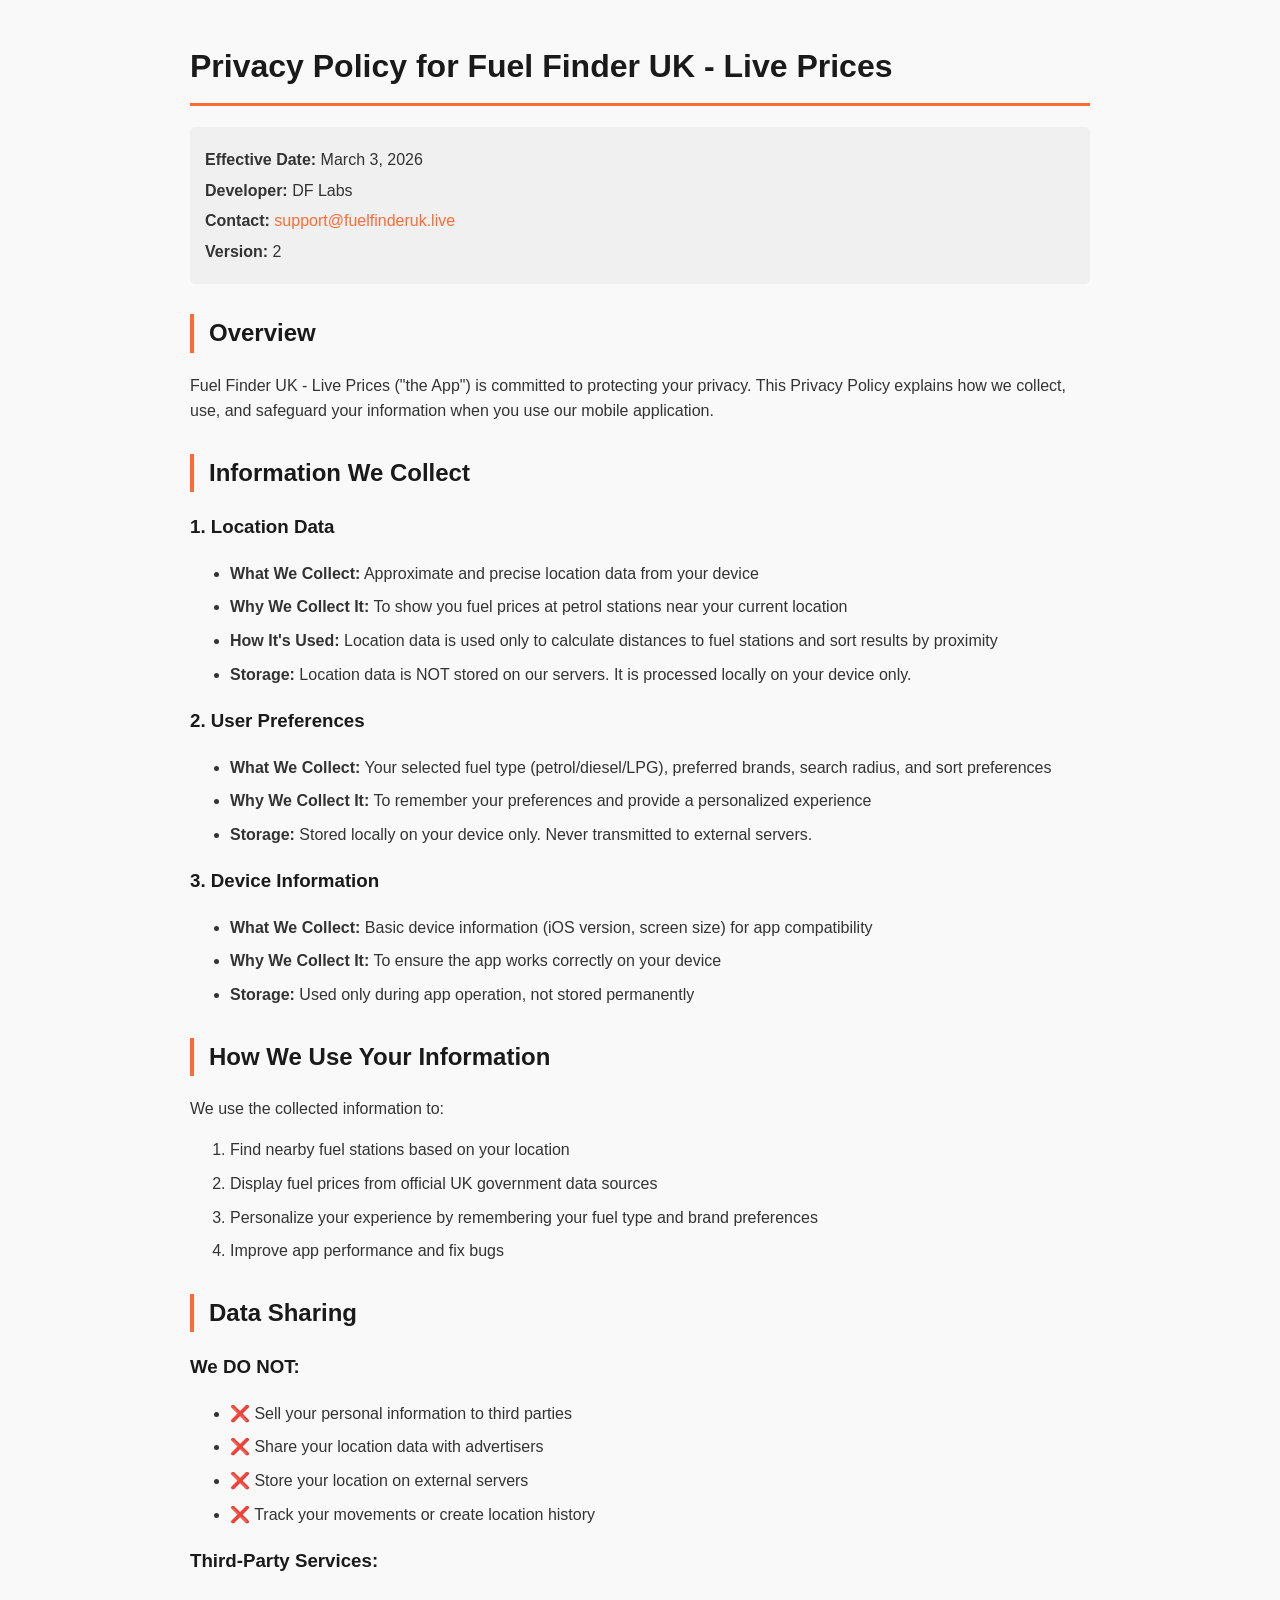
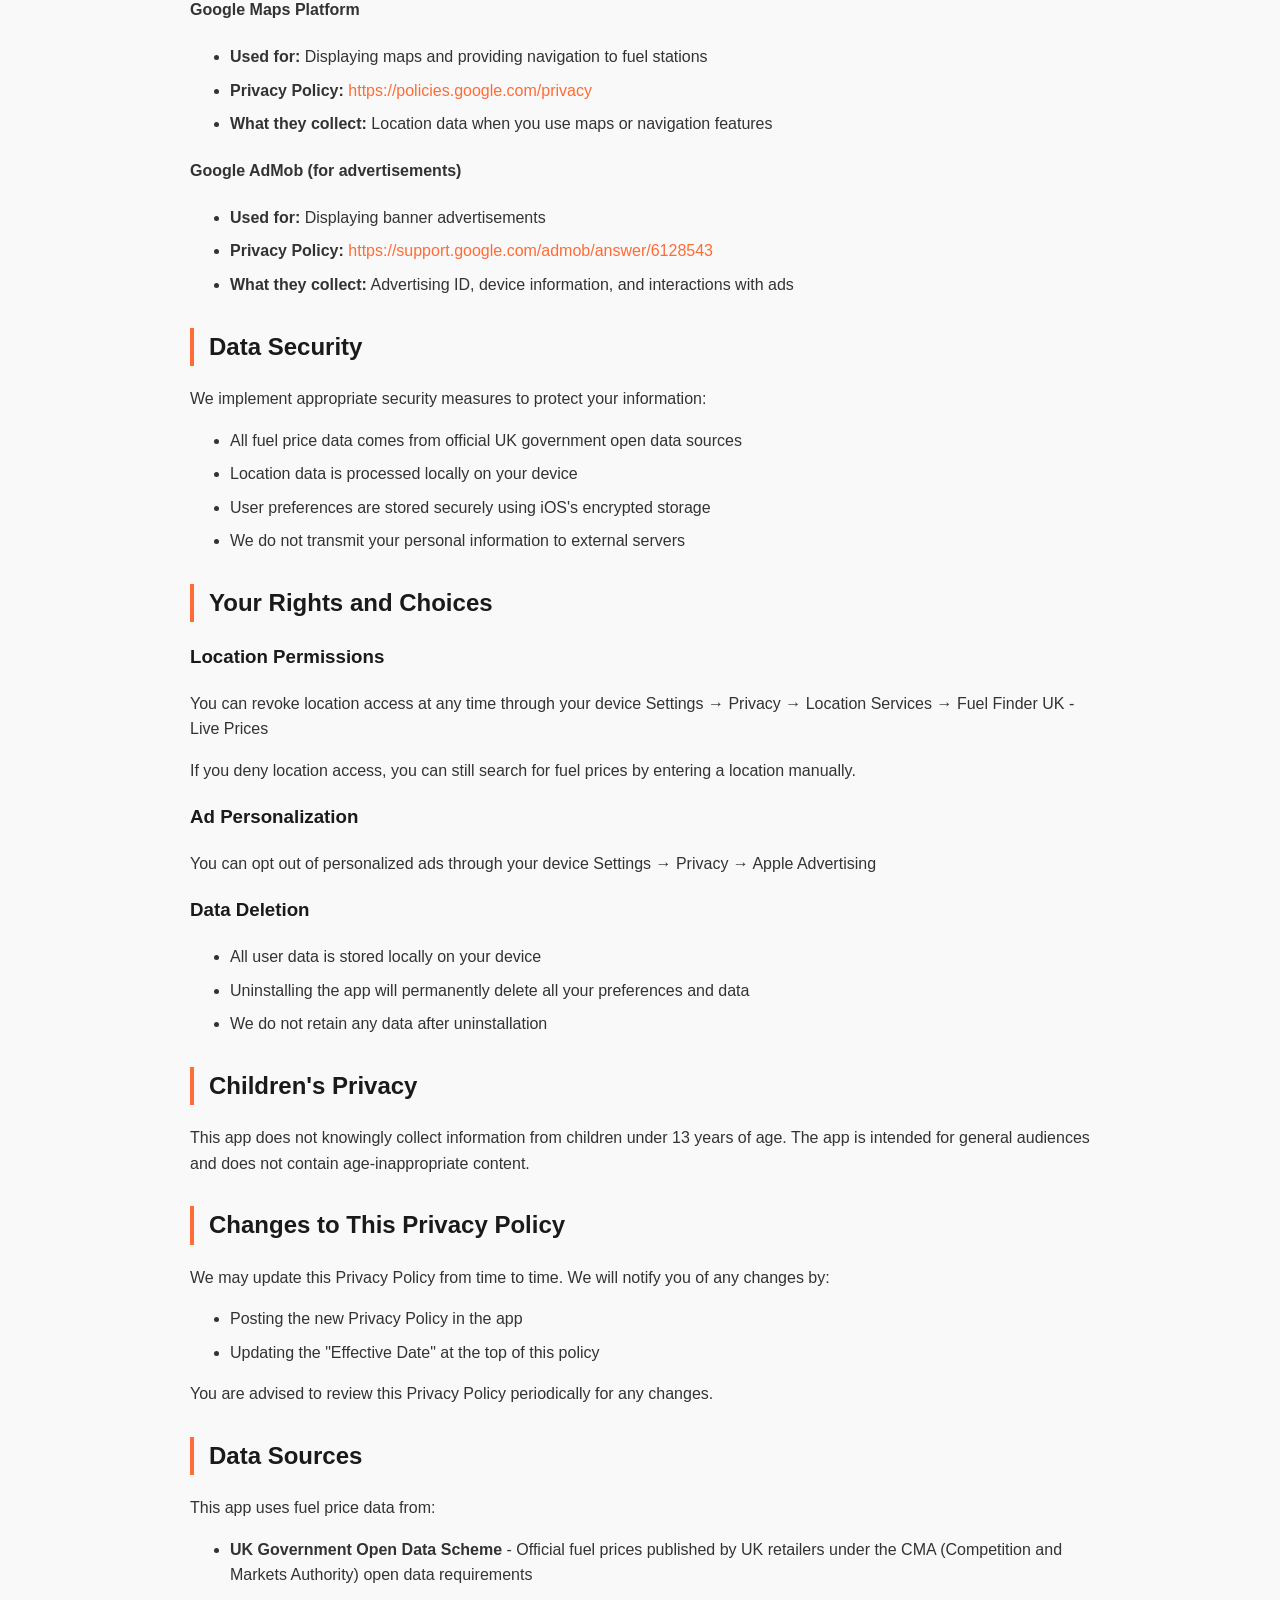
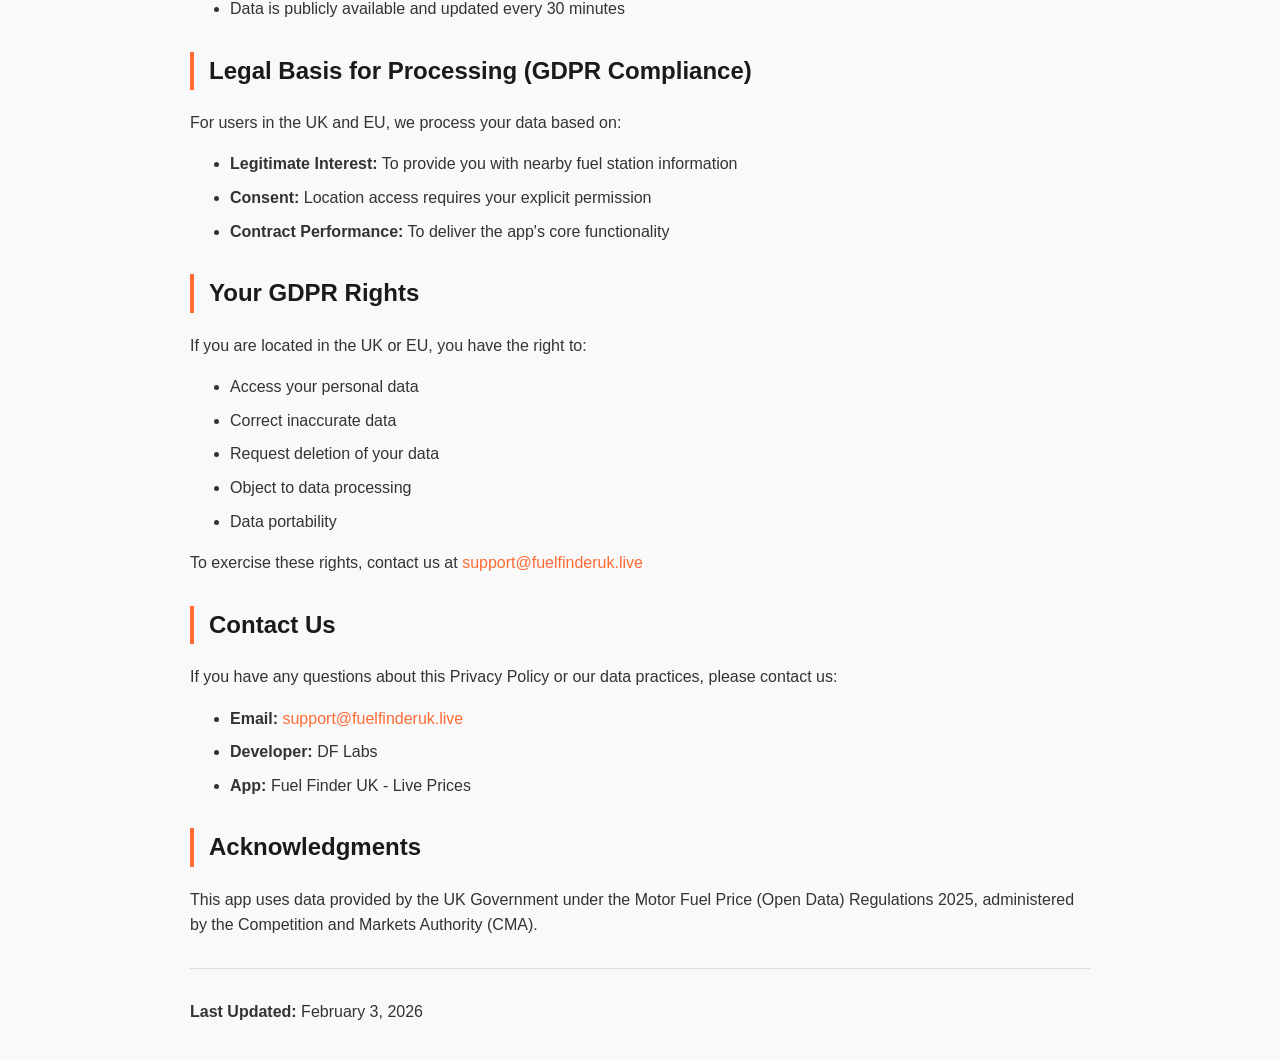
==== privacy.html @ fa96fea2 "Create privacy.html" ====
<!DOCTYPE html>
<html lang="en">
<head>
    <meta charset="UTF-8">
    <meta name="viewport" content="width=device-width, initial-scale=1.0">
    <title>Privacy Policy - Fuel Finder UK</title>
    <style>
        body {
            font-family: -apple-system, BlinkMacSystemFont, 'Segoe UI', Roboto, Oxygen, Ubuntu, Cantarell, sans-serif;
            line-height: 1.6;
            max-width: 900px;
            margin: 0 auto;
            padding: 20px;
            color: #333;
            background-color: #f9f9f9;
        }
        h1, h2, h3 {
            color: #1a1a1a;
        }
        h1 {
            border-bottom: 3px solid #ff6b35;
            padding-bottom: 10px;
        }
        h2 {
            margin-top: 30px;
            border-left: 4px solid #ff6b35;
            padding-left: 15px;
        }
        .meta {
            background-color: #f0f0f0;
            padding: 15px;
            border-radius: 5px;
            margin-bottom: 20px;
        }
        .meta p {
            margin: 5px 0;
        }
        ul {
            margin: 15px 0;
        }
        li {
            margin: 8px 0;
        }
        a {
            color: #ff6b35;
            text-decoration: none;
        }
        a:hover {
            text-decoration: underline;
        }
        code {
            background-color: #f0f0f0;
            padding: 2px 6px;
            border-radius: 3px;
            font-family: 'Courier New', monospace;
        }
        .important {
            background-color: #fff3cd;
            border-left: 4px solid #ffc107;
            padding: 15px;
            margin: 20px 0;
            border-radius: 4px;
        }
        hr {
            border: none;
            border-top: 1px solid #ddd;
            margin: 30px 0;
        }
    </style>
</head>
<body>
    <h1>Privacy Policy for Fuel Finder UK - Live Prices</h1>

    <div class="meta">
        <p><strong>Effective Date:</strong> March 3, 2026</p>
        <p><strong>Developer:</strong> DF Labs</p>
        <p><strong>Contact:</strong> <a href="mailto:support@fuelfinderuk.live">support@fuelfinderuk.live</a></p>
        <p><strong>Version:</strong> 2</p>
    </div>

    <h2>Overview</h2>
    <p>Fuel Finder UK - Live Prices ("the App") is committed to protecting your privacy. This Privacy Policy explains how we collect, use, and safeguard your information when you use our mobile application.</p>

    <h2>Information We Collect</h2>

    <h3>1. Location Data</h3>
    <ul>
        <li><strong>What We Collect:</strong> Approximate and precise location data from your device</li>
        <li><strong>Why We Collect It:</strong> To show you fuel prices at petrol stations near your current location</li>
        <li><strong>How It's Used:</strong> Location data is used only to calculate distances to fuel stations and sort results by proximity</li>
        <li><strong>Storage:</strong> Location data is NOT stored on our servers. It is processed locally on your device only.</li>
    </ul>

    <h3>2. User Preferences</h3>
    <ul>
        <li><strong>What We Collect:</strong> Your selected fuel type (petrol/diesel/LPG), preferred brands, search radius, and sort preferences</li>
        <li><strong>Why We Collect It:</strong> To remember your preferences and provide a personalized experience</li>
        <li><strong>Storage:</strong> Stored locally on your device only. Never transmitted to external servers.</li>
    </ul>

    <h3>3. Device Information</h3>
    <ul>
        <li><strong>What We Collect:</strong> Basic device information (iOS version, screen size) for app compatibility</li>
        <li><strong>Why We Collect It:</strong> To ensure the app works correctly on your device</li>
        <li><strong>Storage:</strong> Used only during app operation, not stored permanently</li>
    </ul>

    <h2>How We Use Your Information</h2>
    <p>We use the collected information to:</p>
    <ol>
        <li>Find nearby fuel stations based on your location</li>
        <li>Display fuel prices from official UK government data sources</li>
        <li>Personalize your experience by remembering your fuel type and brand preferences</li>
        <li>Improve app performance and fix bugs</li>
    </ol>

    <h2>Data Sharing</h2>

    <h3>We DO NOT:</h3>
    <ul>
        <li>❌ Sell your personal information to third parties</li>
        <li>❌ Share your location data with advertisers</li>
        <li>❌ Store your location on external servers</li>
        <li>❌ Track your movements or create location history</li>
    </ul>

    <h3>Third-Party Services:</h3>

    <h4>Google Maps Platform</h4>
    <ul>
        <li><strong>Used for:</strong> Displaying maps and providing navigation to fuel stations</li>
        <li><strong>Privacy Policy:</strong> <a href="https://policies.google.com/privacy">https://policies.google.com/privacy</a></li>
        <li><strong>What they collect:</strong> Location data when you use maps or navigation features</li>
    </ul>

    <h4>Google AdMob (for advertisements)</h4>
    <ul>
        <li><strong>Used for:</strong> Displaying banner advertisements</li>
        <li><strong>Privacy Policy:</strong> <a href="https://support.google.com/admob/answer/6128543">https://support.google.com/admob/answer/6128543</a></li>
        <li><strong>What they collect:</strong> Advertising ID, device information, and interactions with ads</li>
    </ul>

    <h2>Data Security</h2>
    <p>We implement appropriate security measures to protect your information:</p>
    <ul>
        <li>All fuel price data comes from official UK government open data sources</li>
        <li>Location data is processed locally on your device</li>
        <li>User preferences are stored securely using iOS's encrypted storage</li>
        <li>We do not transmit your personal information to external servers</li>
    </ul>

    <h2>Your Rights and Choices</h2>

    <h3>Location Permissions</h3>
    <p>You can revoke location access at any time through your device Settings → Privacy → Location Services → Fuel Finder UK - Live Prices</p>
    <p>If you deny location access, you can still search for fuel prices by entering a location manually.</p>

    <h3>Ad Personalization</h3>
    <p>You can opt out of personalized ads through your device Settings → Privacy → Apple Advertising</p>

    <h3>Data Deletion</h3>
    <ul>
        <li>All user data is stored locally on your device</li>
        <li>Uninstalling the app will permanently delete all your preferences and data</li>
        <li>We do not retain any data after uninstallation</li>
    </ul>

    <h2>Children's Privacy</h2>
    <p>This app does not knowingly collect information from children under 13 years of age. The app is intended for general audiences and does not contain age-inappropriate content.</p>

    <h2>Changes to This Privacy Policy</h2>
    <p>We may update this Privacy Policy from time to time. We will notify you of any changes by:</p>
    <ul>
        <li>Posting the new Privacy Policy in the app</li>
        <li>Updating the "Effective Date" at the top of this policy</li>
    </ul>
    <p>You are advised to review this Privacy Policy periodically for any changes.</p>

    <h2>Data Sources</h2>
    <p>This app uses fuel price data from:</p>
    <ul>
        <li><strong>UK Government Open Data Scheme</strong> - Official fuel prices published by UK retailers under the CMA (Competition and Markets Authority) open data requirements</li>
        <li>Data is publicly available and updated every 30 minutes</li>
    </ul>

    <h2>Legal Basis for Processing (GDPR Compliance)</h2>
    <p>For users in the UK and EU, we process your data based on:</p>
    <ul>
        <li><strong>Legitimate Interest:</strong> To provide you with nearby fuel station information</li>
        <li><strong>Consent:</strong> Location access requires your explicit permission</li>
        <li><strong>Contract Performance:</strong> To deliver the app's core functionality</li>
    </ul>

    <h2>Your GDPR Rights</h2>
    <p>If you are located in the UK or EU, you have the right to:</p>
    <ul>
        <li>Access your personal data</li>
        <li>Correct inaccurate data</li>
        <li>Request deletion of your data</li>
        <li>Object to data processing</li>
        <li>Data portability</li>
    </ul>
    <p>To exercise these rights, contact us at <a href="mailto:support@fuelfinderuk.live">support@fuelfinderuk.live</a></p>

    <h2>Contact Us</h2>
    <p>If you have any questions about this Privacy Policy or our data practices, please contact us:</p>
    <ul>
        <li><strong>Email:</strong> <a href="mailto:support@fuelfinderuk.live">support@fuelfinderuk.live</a></li>
        <li><strong>Developer:</strong> DF Labs</li>
        <li><strong>App:</strong> Fuel Finder UK - Live Prices</li>
    </ul>

    <h2>Acknowledgments</h2>
    <p>This app uses data provided by the UK Government under the Motor Fuel Price (Open Data) Regulations 2025, administered by the Competition and Markets Authority (CMA).</p>

    <hr>
    <p><strong>Last Updated:</strong> February 3, 2026</p>
</body>
</html>
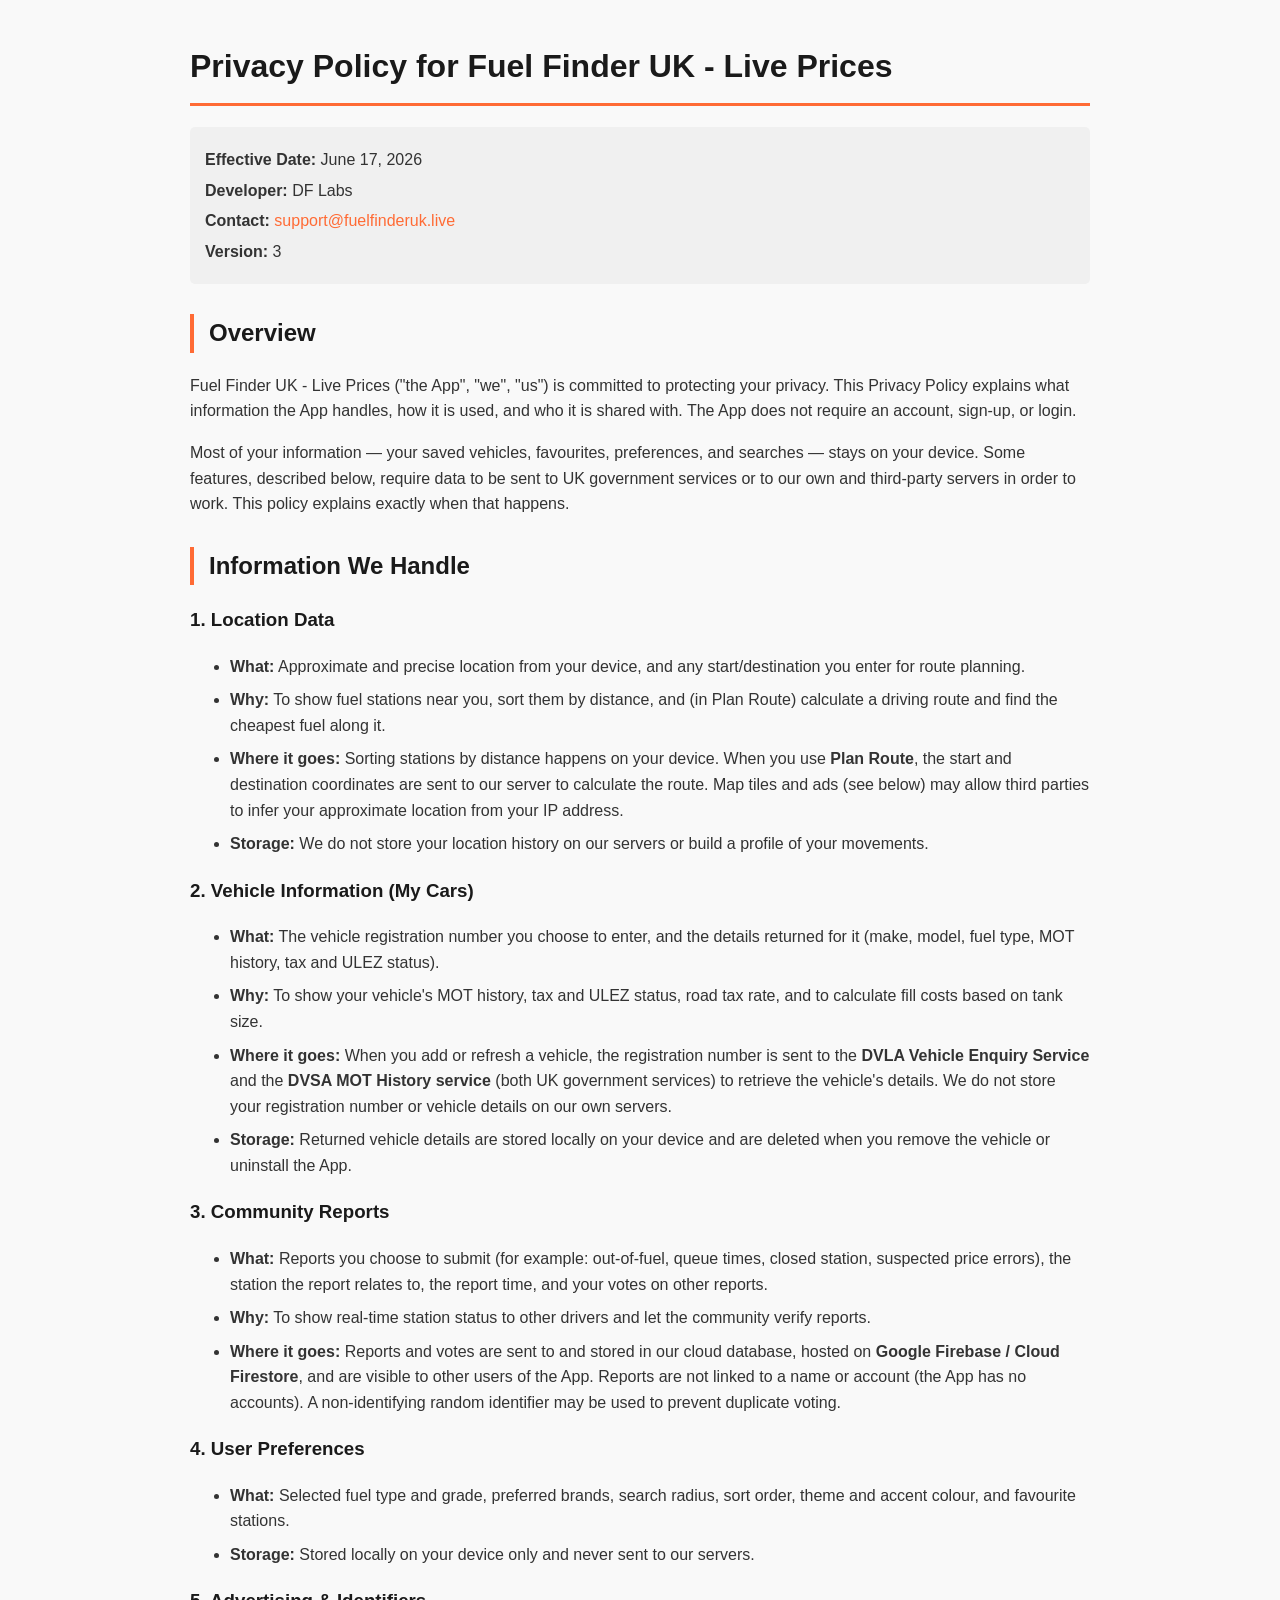
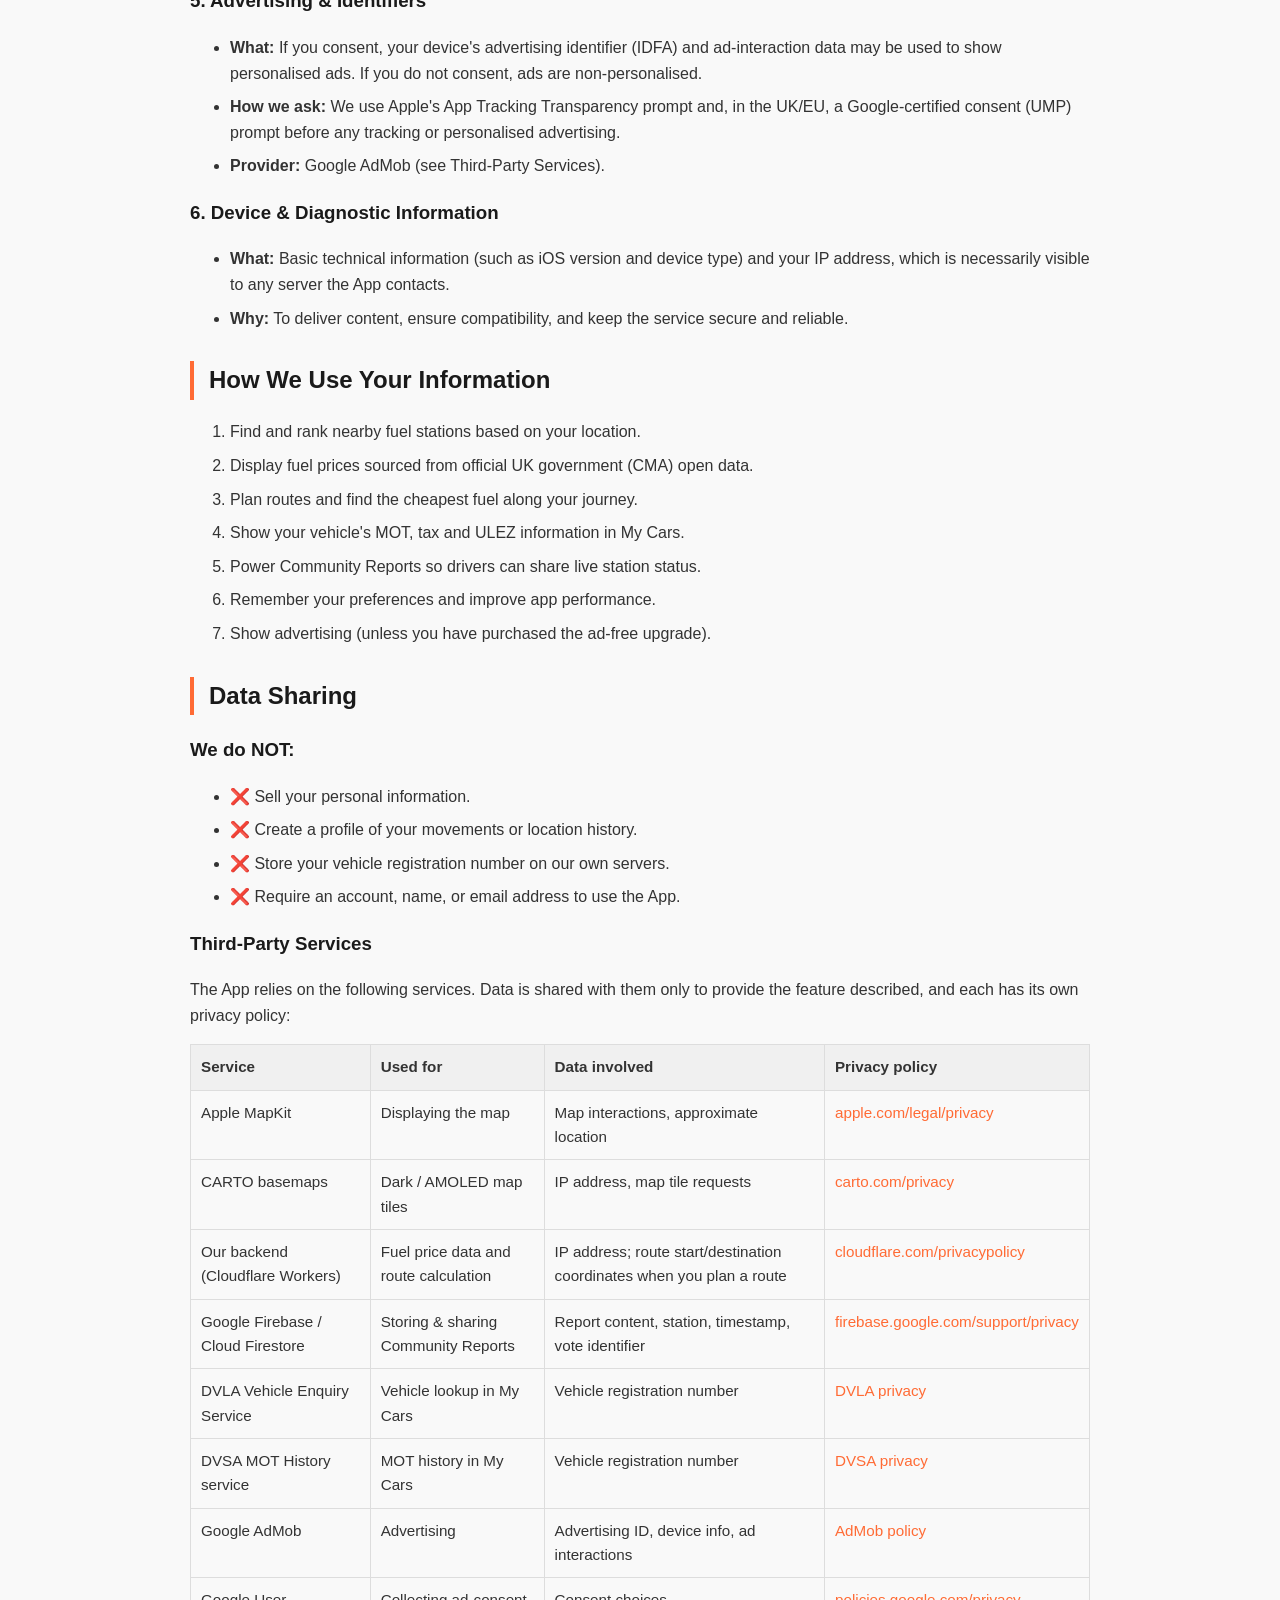
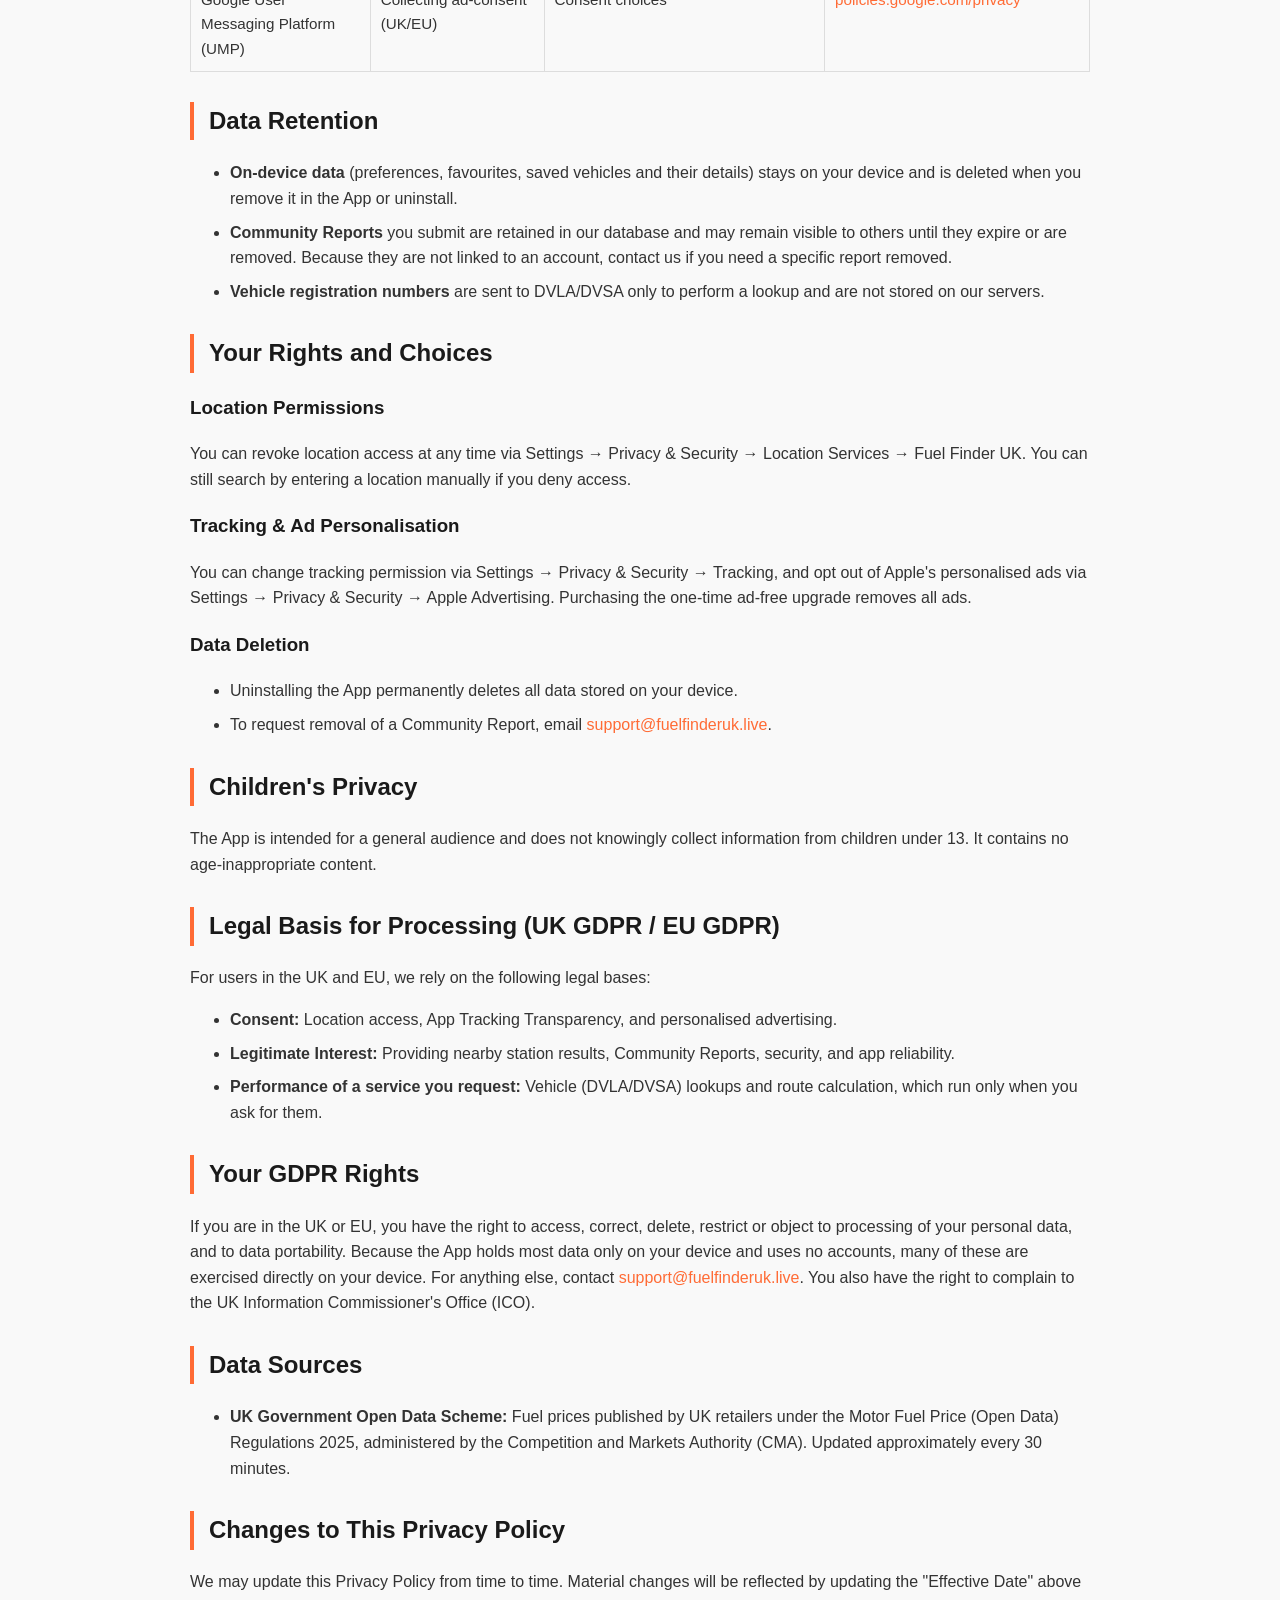
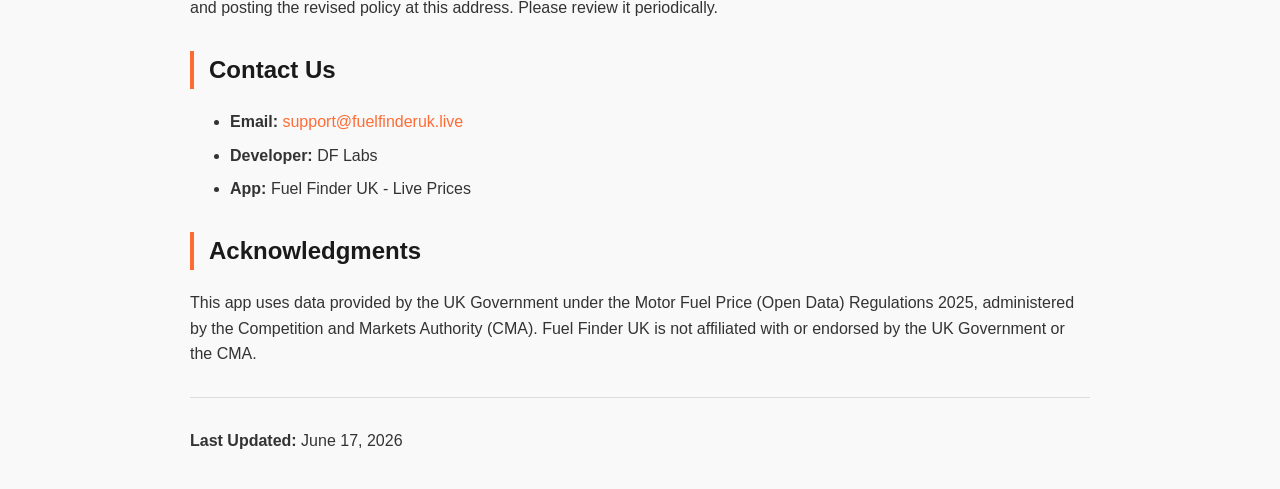
==== commit 40719478: "Update privacy policy to v3 (My Cars, Community Reports, route planning; correct map provider)" ====
--- a/privacy.html
+++ b/privacy.html
@@ -14,7 +14,7 @@
             color: #333;
             background-color: #f9f9f9;
         }
-        h1, h2, h3 {
+        h1, h2, h3, h4 {
             color: #1a1a1a;
         }
         h1 {
@@ -53,6 +53,21 @@
             padding: 2px 6px;
             border-radius: 3px;
             font-family: 'Courier New', monospace;
+        }
+        table {
+            border-collapse: collapse;
+            width: 100%;
+            margin: 15px 0;
+        }
+        th, td {
+            border: 1px solid #ddd;
+            padding: 10px;
+            text-align: left;
+            vertical-align: top;
+            font-size: 0.95em;
+        }
+        th {
+            background-color: #f0f0f0;
         }
         .important {
             background-color: #fff3cd;
@@ -72,138 +87,185 @@
     <h1>Privacy Policy for Fuel Finder UK - Live Prices</h1>
 
     <div class="meta">
-        <p><strong>Effective Date:</strong> March 3, 2026</p>
+        <p><strong>Effective Date:</strong> June 17, 2026</p>
         <p><strong>Developer:</strong> DF Labs</p>
         <p><strong>Contact:</strong> <a href="mailto:support@fuelfinderuk.live">support@fuelfinderuk.live</a></p>
-        <p><strong>Version:</strong> 2</p>
+        <p><strong>Version:</strong> 3</p>
     </div>
 
     <h2>Overview</h2>
-    <p>Fuel Finder UK - Live Prices ("the App") is committed to protecting your privacy. This Privacy Policy explains how we collect, use, and safeguard your information when you use our mobile application.</p>
-
-    <h2>Information We Collect</h2>
+    <p>Fuel Finder UK - Live Prices ("the App", "we", "us") is committed to protecting your privacy. This Privacy Policy explains what information the App handles, how it is used, and who it is shared with. The App does not require an account, sign-up, or login.</p>
+    <p>Most of your information — your saved vehicles, favourites, preferences, and searches — stays on your device. Some features, described below, require data to be sent to UK government services or to our own and third-party servers in order to work. This policy explains exactly when that happens.</p>
+
+    <h2>Information We Handle</h2>
 
     <h3>1. Location Data</h3>
     <ul>
-        <li><strong>What We Collect:</strong> Approximate and precise location data from your device</li>
-        <li><strong>Why We Collect It:</strong> To show you fuel prices at petrol stations near your current location</li>
-        <li><strong>How It's Used:</strong> Location data is used only to calculate distances to fuel stations and sort results by proximity</li>
-        <li><strong>Storage:</strong> Location data is NOT stored on our servers. It is processed locally on your device only.</li>
-    </ul>
-
-    <h3>2. User Preferences</h3>
-    <ul>
-        <li><strong>What We Collect:</strong> Your selected fuel type (petrol/diesel/LPG), preferred brands, search radius, and sort preferences</li>
-        <li><strong>Why We Collect It:</strong> To remember your preferences and provide a personalized experience</li>
-        <li><strong>Storage:</strong> Stored locally on your device only. Never transmitted to external servers.</li>
-    </ul>
-
-    <h3>3. Device Information</h3>
-    <ul>
-        <li><strong>What We Collect:</strong> Basic device information (iOS version, screen size) for app compatibility</li>
-        <li><strong>Why We Collect It:</strong> To ensure the app works correctly on your device</li>
-        <li><strong>Storage:</strong> Used only during app operation, not stored permanently</li>
+        <li><strong>What:</strong> Approximate and precise location from your device, and any start/destination you enter for route planning.</li>
+        <li><strong>Why:</strong> To show fuel stations near you, sort them by distance, and (in Plan Route) calculate a driving route and find the cheapest fuel along it.</li>
+        <li><strong>Where it goes:</strong> Sorting stations by distance happens on your device. When you use <strong>Plan Route</strong>, the start and destination coordinates are sent to our server to calculate the route. Map tiles and ads (see below) may allow third parties to infer your approximate location from your IP address.</li>
+        <li><strong>Storage:</strong> We do not store your location history on our servers or build a profile of your movements.</li>
+    </ul>
+
+    <h3>2. Vehicle Information (My Cars)</h3>
+    <ul>
+        <li><strong>What:</strong> The vehicle registration number you choose to enter, and the details returned for it (make, model, fuel type, MOT history, tax and ULEZ status).</li>
+        <li><strong>Why:</strong> To show your vehicle's MOT history, tax and ULEZ status, road tax rate, and to calculate fill costs based on tank size.</li>
+        <li><strong>Where it goes:</strong> When you add or refresh a vehicle, the registration number is sent to the <strong>DVLA Vehicle Enquiry Service</strong> and the <strong>DVSA MOT History service</strong> (both UK government services) to retrieve the vehicle's details. We do not store your registration number or vehicle details on our own servers.</li>
+        <li><strong>Storage:</strong> Returned vehicle details are stored locally on your device and are deleted when you remove the vehicle or uninstall the App.</li>
+    </ul>
+
+    <h3>3. Community Reports</h3>
+    <ul>
+        <li><strong>What:</strong> Reports you choose to submit (for example: out-of-fuel, queue times, closed station, suspected price errors), the station the report relates to, the report time, and your votes on other reports.</li>
+        <li><strong>Why:</strong> To show real-time station status to other drivers and let the community verify reports.</li>
+        <li><strong>Where it goes:</strong> Reports and votes are sent to and stored in our cloud database, hosted on <strong>Google Firebase / Cloud Firestore</strong>, and are visible to other users of the App. Reports are not linked to a name or account (the App has no accounts). A non-identifying random identifier may be used to prevent duplicate voting.</li>
+    </ul>
+
+    <h3>4. User Preferences</h3>
+    <ul>
+        <li><strong>What:</strong> Selected fuel type and grade, preferred brands, search radius, sort order, theme and accent colour, and favourite stations.</li>
+        <li><strong>Storage:</strong> Stored locally on your device only and never sent to our servers.</li>
+    </ul>
+
+    <h3>5. Advertising &amp; Identifiers</h3>
+    <ul>
+        <li><strong>What:</strong> If you consent, your device's advertising identifier (IDFA) and ad-interaction data may be used to show personalised ads. If you do not consent, ads are non-personalised.</li>
+        <li><strong>How we ask:</strong> We use Apple's App Tracking Transparency prompt and, in the UK/EU, a Google-certified consent (UMP) prompt before any tracking or personalised advertising.</li>
+        <li><strong>Provider:</strong> Google AdMob (see Third-Party Services).</li>
+    </ul>
+
+    <h3>6. Device &amp; Diagnostic Information</h3>
+    <ul>
+        <li><strong>What:</strong> Basic technical information (such as iOS version and device type) and your IP address, which is necessarily visible to any server the App contacts.</li>
+        <li><strong>Why:</strong> To deliver content, ensure compatibility, and keep the service secure and reliable.</li>
     </ul>
 
     <h2>How We Use Your Information</h2>
-    <p>We use the collected information to:</p>
     <ol>
-        <li>Find nearby fuel stations based on your location</li>
-        <li>Display fuel prices from official UK government data sources</li>
-        <li>Personalize your experience by remembering your fuel type and brand preferences</li>
-        <li>Improve app performance and fix bugs</li>
+        <li>Find and rank nearby fuel stations based on your location.</li>
+        <li>Display fuel prices sourced from official UK government (CMA) open data.</li>
+        <li>Plan routes and find the cheapest fuel along your journey.</li>
+        <li>Show your vehicle's MOT, tax and ULEZ information in My Cars.</li>
+        <li>Power Community Reports so drivers can share live station status.</li>
+        <li>Remember your preferences and improve app performance.</li>
+        <li>Show advertising (unless you have purchased the ad-free upgrade).</li>
     </ol>
 
     <h2>Data Sharing</h2>
 
-    <h3>We DO NOT:</h3>
-    <ul>
-        <li>❌ Sell your personal information to third parties</li>
-        <li>❌ Share your location data with advertisers</li>
-        <li>❌ Store your location on external servers</li>
-        <li>❌ Track your movements or create location history</li>
-    </ul>
-
-    <h3>Third-Party Services:</h3>
-
-    <h4>Google Maps Platform</h4>
-    <ul>
-        <li><strong>Used for:</strong> Displaying maps and providing navigation to fuel stations</li>
-        <li><strong>Privacy Policy:</strong> <a href="https://policies.google.com/privacy">https://policies.google.com/privacy</a></li>
-        <li><strong>What they collect:</strong> Location data when you use maps or navigation features</li>
-    </ul>
-
-    <h4>Google AdMob (for advertisements)</h4>
-    <ul>
-        <li><strong>Used for:</strong> Displaying banner advertisements</li>
-        <li><strong>Privacy Policy:</strong> <a href="https://support.google.com/admob/answer/6128543">https://support.google.com/admob/answer/6128543</a></li>
-        <li><strong>What they collect:</strong> Advertising ID, device information, and interactions with ads</li>
-    </ul>
-
-    <h2>Data Security</h2>
-    <p>We implement appropriate security measures to protect your information:</p>
-    <ul>
-        <li>All fuel price data comes from official UK government open data sources</li>
-        <li>Location data is processed locally on your device</li>
-        <li>User preferences are stored securely using iOS's encrypted storage</li>
-        <li>We do not transmit your personal information to external servers</li>
+    <h3>We do NOT:</h3>
+    <ul>
+        <li>❌ Sell your personal information.</li>
+        <li>❌ Create a profile of your movements or location history.</li>
+        <li>❌ Store your vehicle registration number on our own servers.</li>
+        <li>❌ Require an account, name, or email address to use the App.</li>
+    </ul>
+
+    <h3>Third-Party Services</h3>
+    <p>The App relies on the following services. Data is shared with them only to provide the feature described, and each has its own privacy policy:</p>
+
+    <table>
+        <tr>
+            <th>Service</th>
+            <th>Used for</th>
+            <th>Data involved</th>
+            <th>Privacy policy</th>
+        </tr>
+        <tr>
+            <td>Apple MapKit</td>
+            <td>Displaying the map</td>
+            <td>Map interactions, approximate location</td>
+            <td><a href="https://www.apple.com/legal/privacy/">apple.com/legal/privacy</a></td>
+        </tr>
+        <tr>
+            <td>CARTO basemaps</td>
+            <td>Dark / AMOLED map tiles</td>
+            <td>IP address, map tile requests</td>
+            <td><a href="https://carto.com/privacy/">carto.com/privacy</a></td>
+        </tr>
+        <tr>
+            <td>Our backend (Cloudflare Workers)</td>
+            <td>Fuel price data and route calculation</td>
+            <td>IP address; route start/destination coordinates when you plan a route</td>
+            <td><a href="https://www.cloudflare.com/privacypolicy/">cloudflare.com/privacypolicy</a></td>
+        </tr>
+        <tr>
+            <td>Google Firebase / Cloud Firestore</td>
+            <td>Storing &amp; sharing Community Reports</td>
+            <td>Report content, station, timestamp, vote identifier</td>
+            <td><a href="https://firebase.google.com/support/privacy">firebase.google.com/support/privacy</a></td>
+        </tr>
+        <tr>
+            <td>DVLA Vehicle Enquiry Service</td>
+            <td>Vehicle lookup in My Cars</td>
+            <td>Vehicle registration number</td>
+            <td><a href="https://www.gov.uk/government/organisations/driver-and-vehicle-licensing-agency/about/personal-information-charter">DVLA privacy</a></td>
+        </tr>
+        <tr>
+            <td>DVSA MOT History service</td>
+            <td>MOT history in My Cars</td>
+            <td>Vehicle registration number</td>
+            <td><a href="https://www.gov.uk/government/organisations/driver-and-vehicle-standards-agency/about/personal-information-charter">DVSA privacy</a></td>
+        </tr>
+        <tr>
+            <td>Google AdMob</td>
+            <td>Advertising</td>
+            <td>Advertising ID, device info, ad interactions</td>
+            <td><a href="https://support.google.com/admob/answer/6128543">AdMob policy</a></td>
+        </tr>
+        <tr>
+            <td>Google User Messaging Platform (UMP)</td>
+            <td>Collecting ad-consent (UK/EU)</td>
+            <td>Consent choices</td>
+            <td><a href="https://policies.google.com/privacy">policies.google.com/privacy</a></td>
+        </tr>
+    </table>
+
+    <h2>Data Retention</h2>
+    <ul>
+        <li><strong>On-device data</strong> (preferences, favourites, saved vehicles and their details) stays on your device and is deleted when you remove it in the App or uninstall.</li>
+        <li><strong>Community Reports</strong> you submit are retained in our database and may remain visible to others until they expire or are removed. Because they are not linked to an account, contact us if you need a specific report removed.</li>
+        <li><strong>Vehicle registration numbers</strong> are sent to DVLA/DVSA only to perform a lookup and are not stored on our servers.</li>
     </ul>
 
     <h2>Your Rights and Choices</h2>
 
     <h3>Location Permissions</h3>
-    <p>You can revoke location access at any time through your device Settings → Privacy → Location Services → Fuel Finder UK - Live Prices</p>
-    <p>If you deny location access, you can still search for fuel prices by entering a location manually.</p>
-
-    <h3>Ad Personalization</h3>
-    <p>You can opt out of personalized ads through your device Settings → Privacy → Apple Advertising</p>
+    <p>You can revoke location access at any time via Settings → Privacy &amp; Security → Location Services → Fuel Finder UK. You can still search by entering a location manually if you deny access.</p>
+
+    <h3>Tracking &amp; Ad Personalisation</h3>
+    <p>You can change tracking permission via Settings → Privacy &amp; Security → Tracking, and opt out of Apple's personalised ads via Settings → Privacy &amp; Security → Apple Advertising. Purchasing the one-time ad-free upgrade removes all ads.</p>
 
     <h3>Data Deletion</h3>
     <ul>
-        <li>All user data is stored locally on your device</li>
-        <li>Uninstalling the app will permanently delete all your preferences and data</li>
-        <li>We do not retain any data after uninstallation</li>
+        <li>Uninstalling the App permanently deletes all data stored on your device.</li>
+        <li>To request removal of a Community Report, email <a href="mailto:support@fuelfinderuk.live">support@fuelfinderuk.live</a>.</li>
     </ul>
 
     <h2>Children's Privacy</h2>
-    <p>This app does not knowingly collect information from children under 13 years of age. The app is intended for general audiences and does not contain age-inappropriate content.</p>
+    <p>The App is intended for a general audience and does not knowingly collect information from children under 13. It contains no age-inappropriate content.</p>
+
+    <h2>Legal Basis for Processing (UK GDPR / EU GDPR)</h2>
+    <p>For users in the UK and EU, we rely on the following legal bases:</p>
+    <ul>
+        <li><strong>Consent:</strong> Location access, App Tracking Transparency, and personalised advertising.</li>
+        <li><strong>Legitimate Interest:</strong> Providing nearby station results, Community Reports, security, and app reliability.</li>
+        <li><strong>Performance of a service you request:</strong> Vehicle (DVLA/DVSA) lookups and route calculation, which run only when you ask for them.</li>
+    </ul>
+
+    <h2>Your GDPR Rights</h2>
+    <p>If you are in the UK or EU, you have the right to access, correct, delete, restrict or object to processing of your personal data, and to data portability. Because the App holds most data only on your device and uses no accounts, many of these are exercised directly on your device. For anything else, contact <a href="mailto:support@fuelfinderuk.live">support@fuelfinderuk.live</a>. You also have the right to complain to the UK Information Commissioner's Office (ICO).</p>
+
+    <h2>Data Sources</h2>
+    <ul>
+        <li><strong>UK Government Open Data Scheme:</strong> Fuel prices published by UK retailers under the Motor Fuel Price (Open Data) Regulations 2025, administered by the Competition and Markets Authority (CMA). Updated approximately every 30 minutes.</li>
+    </ul>
 
     <h2>Changes to This Privacy Policy</h2>
-    <p>We may update this Privacy Policy from time to time. We will notify you of any changes by:</p>
-    <ul>
-        <li>Posting the new Privacy Policy in the app</li>
-        <li>Updating the "Effective Date" at the top of this policy</li>
-    </ul>
-    <p>You are advised to review this Privacy Policy periodically for any changes.</p>
-
-    <h2>Data Sources</h2>
-    <p>This app uses fuel price data from:</p>
-    <ul>
-        <li><strong>UK Government Open Data Scheme</strong> - Official fuel prices published by UK retailers under the CMA (Competition and Markets Authority) open data requirements</li>
-        <li>Data is publicly available and updated every 30 minutes</li>
-    </ul>
-
-    <h2>Legal Basis for Processing (GDPR Compliance)</h2>
-    <p>For users in the UK and EU, we process your data based on:</p>
-    <ul>
-        <li><strong>Legitimate Interest:</strong> To provide you with nearby fuel station information</li>
-        <li><strong>Consent:</strong> Location access requires your explicit permission</li>
-        <li><strong>Contract Performance:</strong> To deliver the app's core functionality</li>
-    </ul>
-
-    <h2>Your GDPR Rights</h2>
-    <p>If you are located in the UK or EU, you have the right to:</p>
-    <ul>
-        <li>Access your personal data</li>
-        <li>Correct inaccurate data</li>
-        <li>Request deletion of your data</li>
-        <li>Object to data processing</li>
-        <li>Data portability</li>
-    </ul>
-    <p>To exercise these rights, contact us at <a href="mailto:support@fuelfinderuk.live">support@fuelfinderuk.live</a></p>
+    <p>We may update this Privacy Policy from time to time. Material changes will be reflected by updating the "Effective Date" above and posting the revised policy at this address. Please review it periodically.</p>
 
     <h2>Contact Us</h2>
-    <p>If you have any questions about this Privacy Policy or our data practices, please contact us:</p>
     <ul>
         <li><strong>Email:</strong> <a href="mailto:support@fuelfinderuk.live">support@fuelfinderuk.live</a></li>
         <li><strong>Developer:</strong> DF Labs</li>
@@ -211,9 +273,9 @@
     </ul>
 
     <h2>Acknowledgments</h2>
-    <p>This app uses data provided by the UK Government under the Motor Fuel Price (Open Data) Regulations 2025, administered by the Competition and Markets Authority (CMA).</p>
+    <p>This app uses data provided by the UK Government under the Motor Fuel Price (Open Data) Regulations 2025, administered by the Competition and Markets Authority (CMA). Fuel Finder UK is not affiliated with or endorsed by the UK Government or the CMA.</p>
 
     <hr>
-    <p><strong>Last Updated:</strong> February 3, 2026</p>
+    <p><strong>Last Updated:</strong> June 17, 2026</p>
 </body>
 </html>
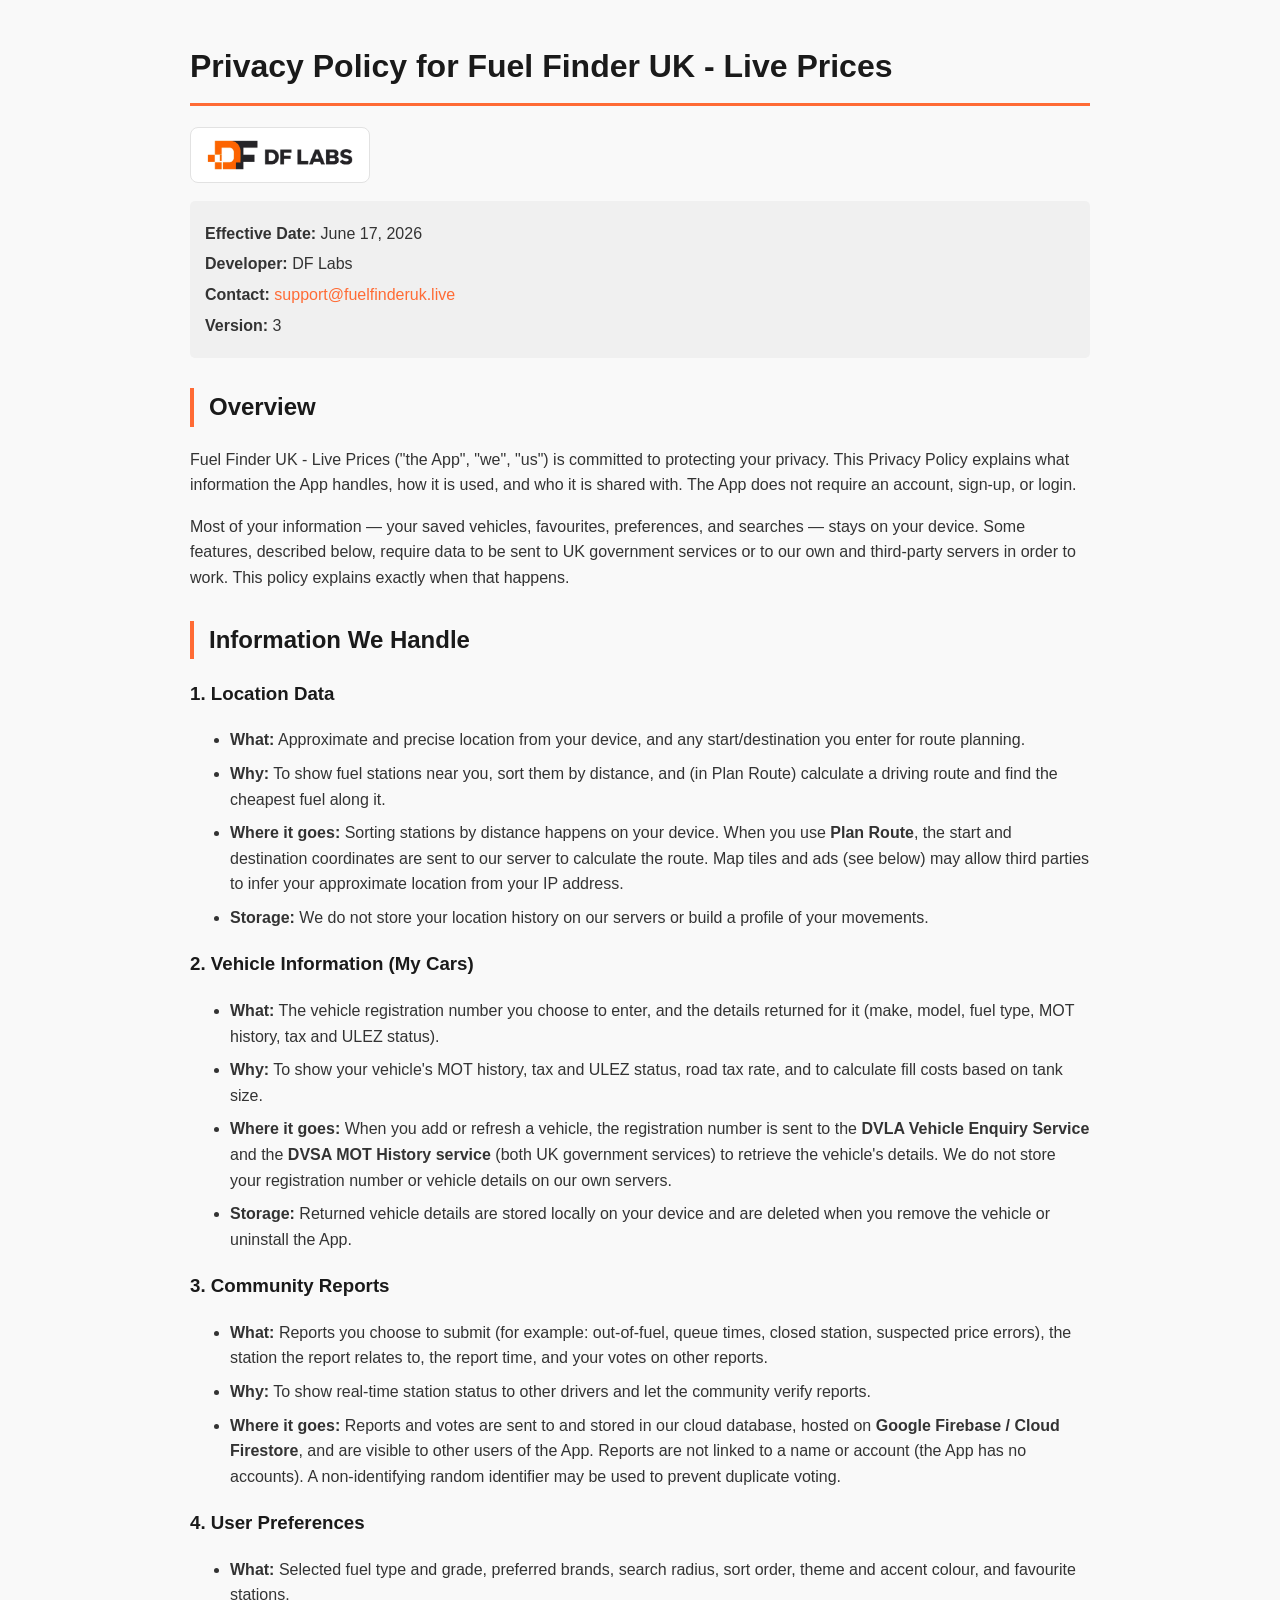
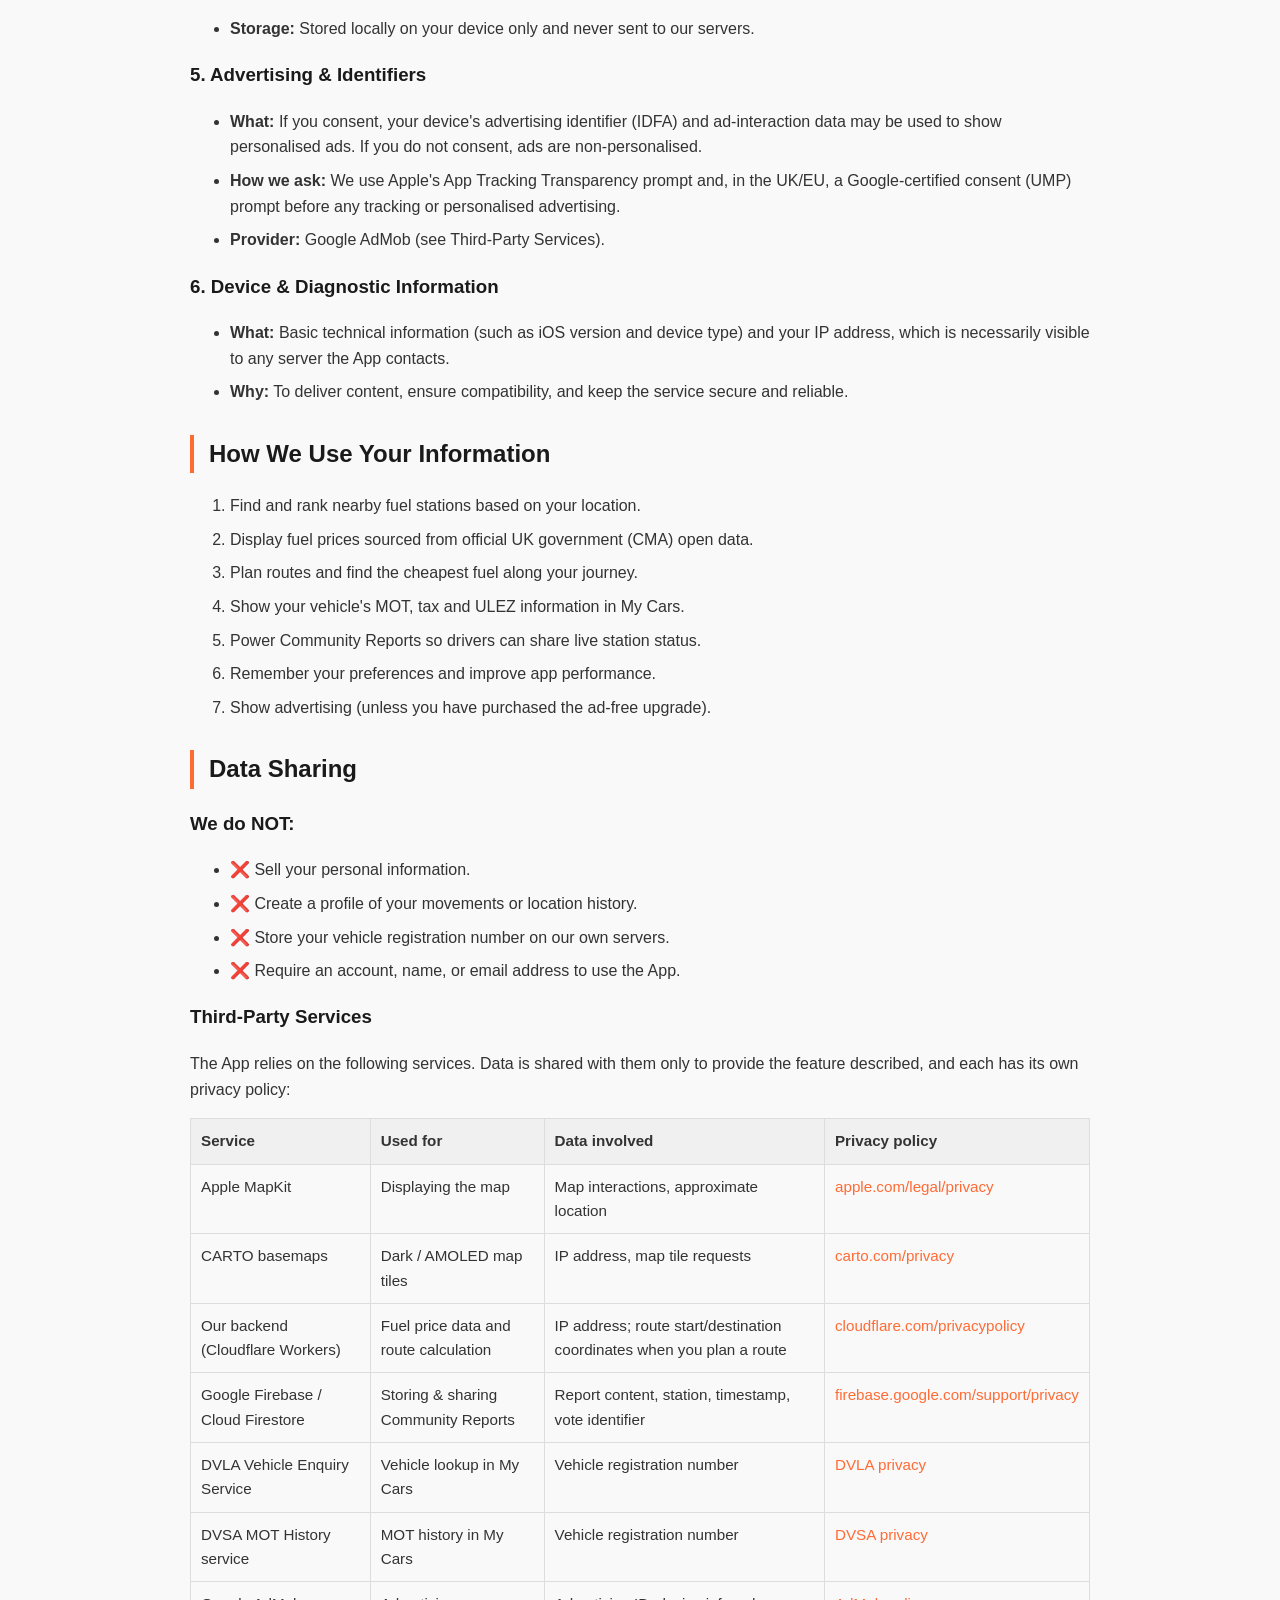
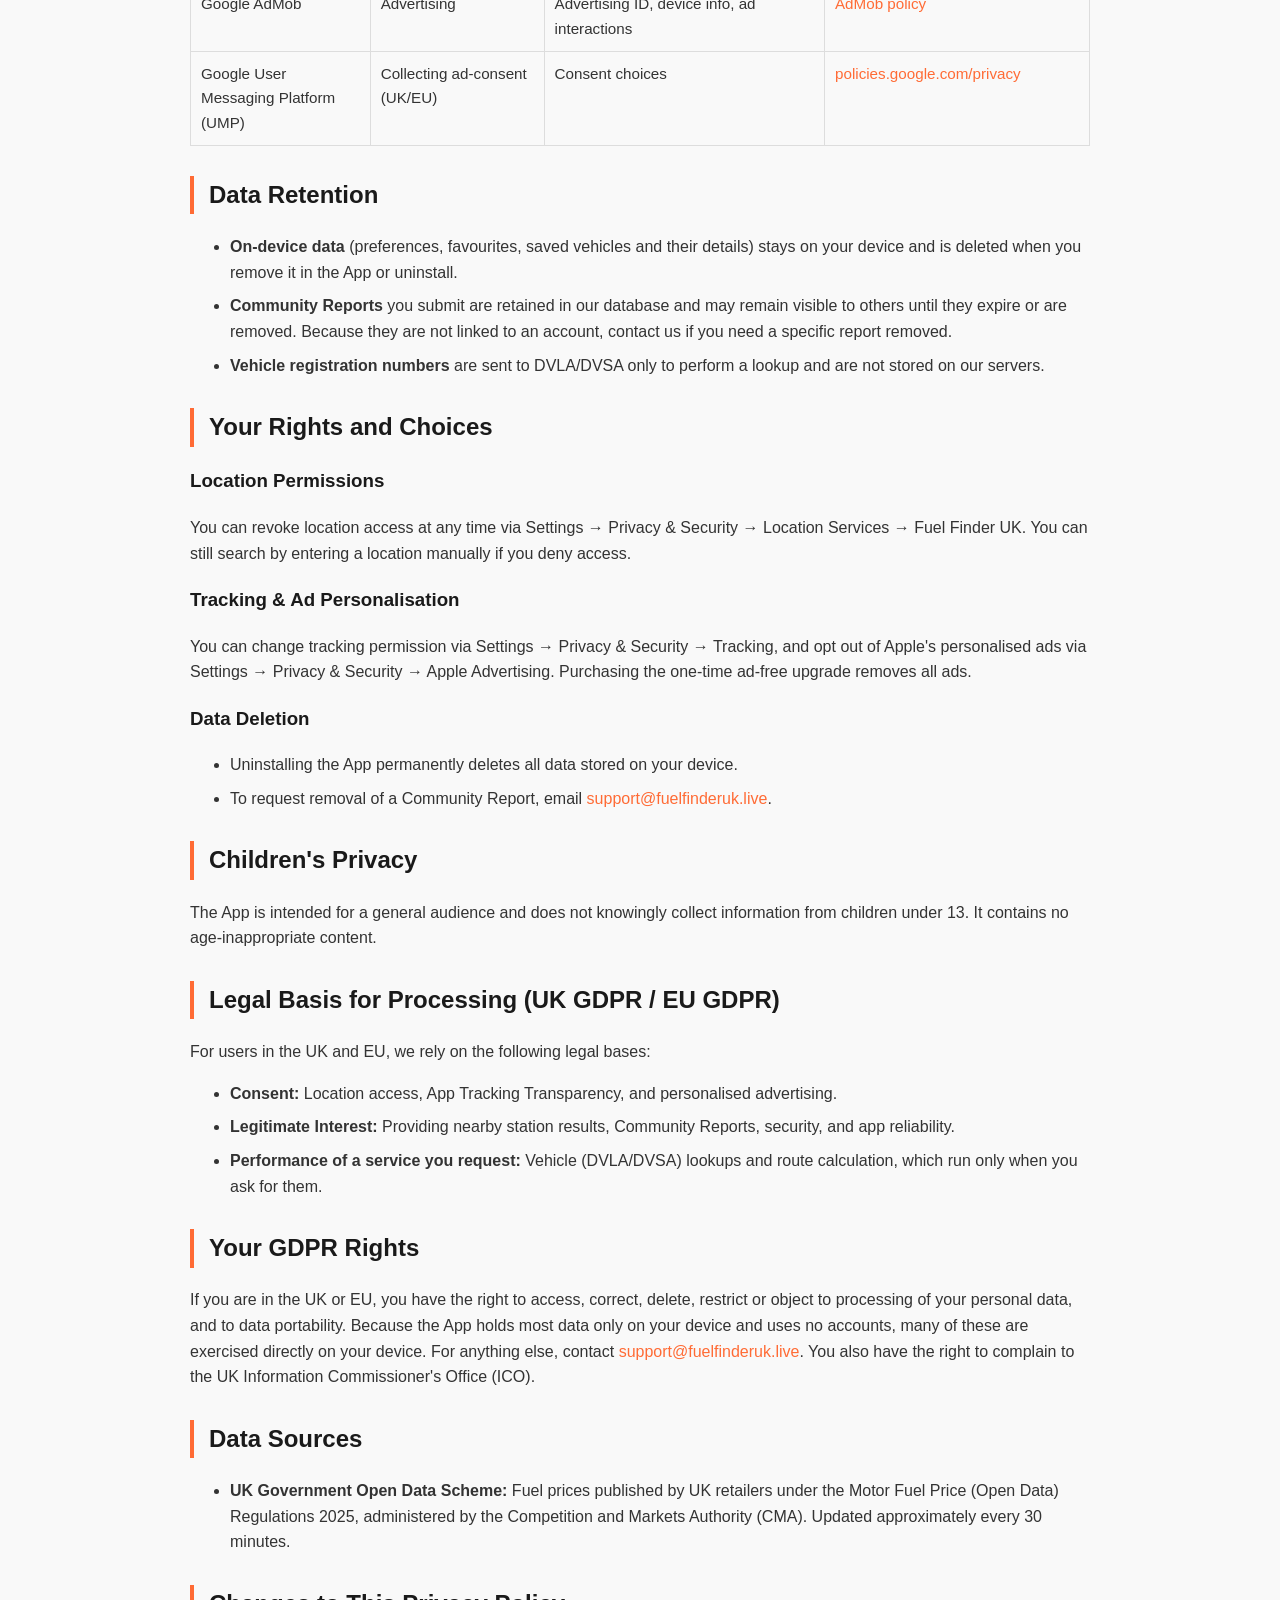
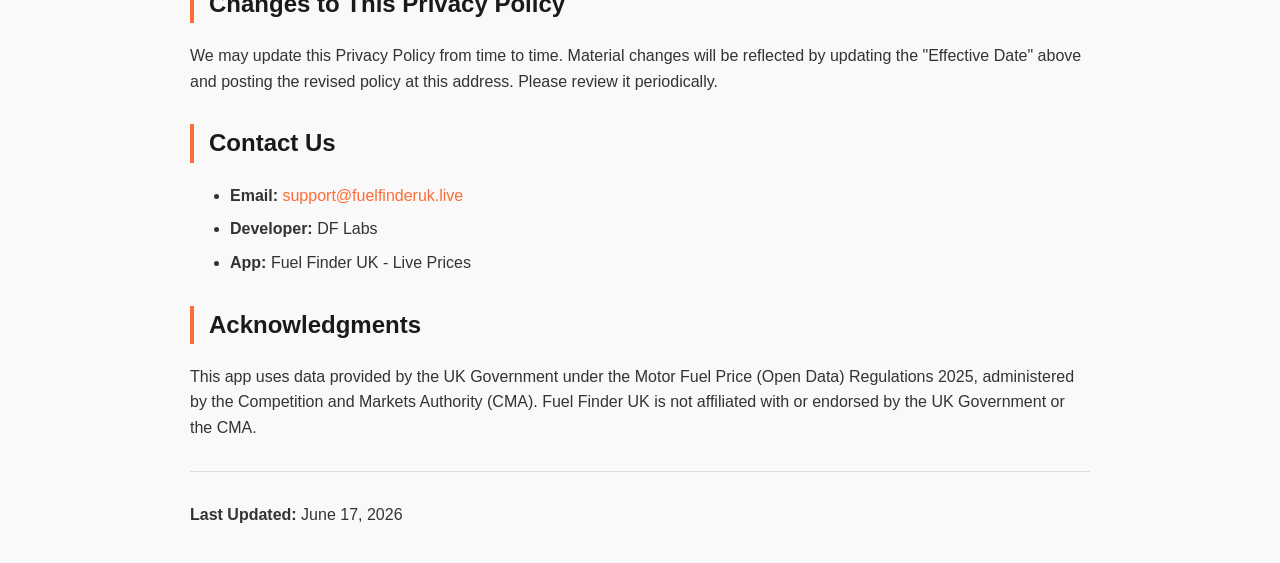
==== commit 713c11b4: "Add DF Labs publisher branding" ====
--- a/privacy.html
+++ b/privacy.html
@@ -81,10 +81,24 @@
             border-top: 1px solid #ddd;
             margin: 30px 0;
         }
+        .df-labs-brand {
+            display: inline-flex;
+            align-items: center;
+            margin: 0 0 18px;
+            padding: 8px 12px;
+            border: 1px solid #e2e2e2;
+            border-radius: 8px;
+            background: #fff;
+        }
+        .df-labs-brand img { width: 154px; height: auto; display: block; }
     </style>
 </head>
 <body>
     <h1>Privacy Policy for Fuel Finder UK - Live Prices</h1>
+
+    <a class="df-labs-brand" href="https://iamdarren.com" aria-label="DF Labs website">
+        <img src="df-labs-logo.png" alt="DF Labs" width="154" height="38">
+    </a>
 
     <div class="meta">
         <p><strong>Effective Date:</strong> June 17, 2026</p>
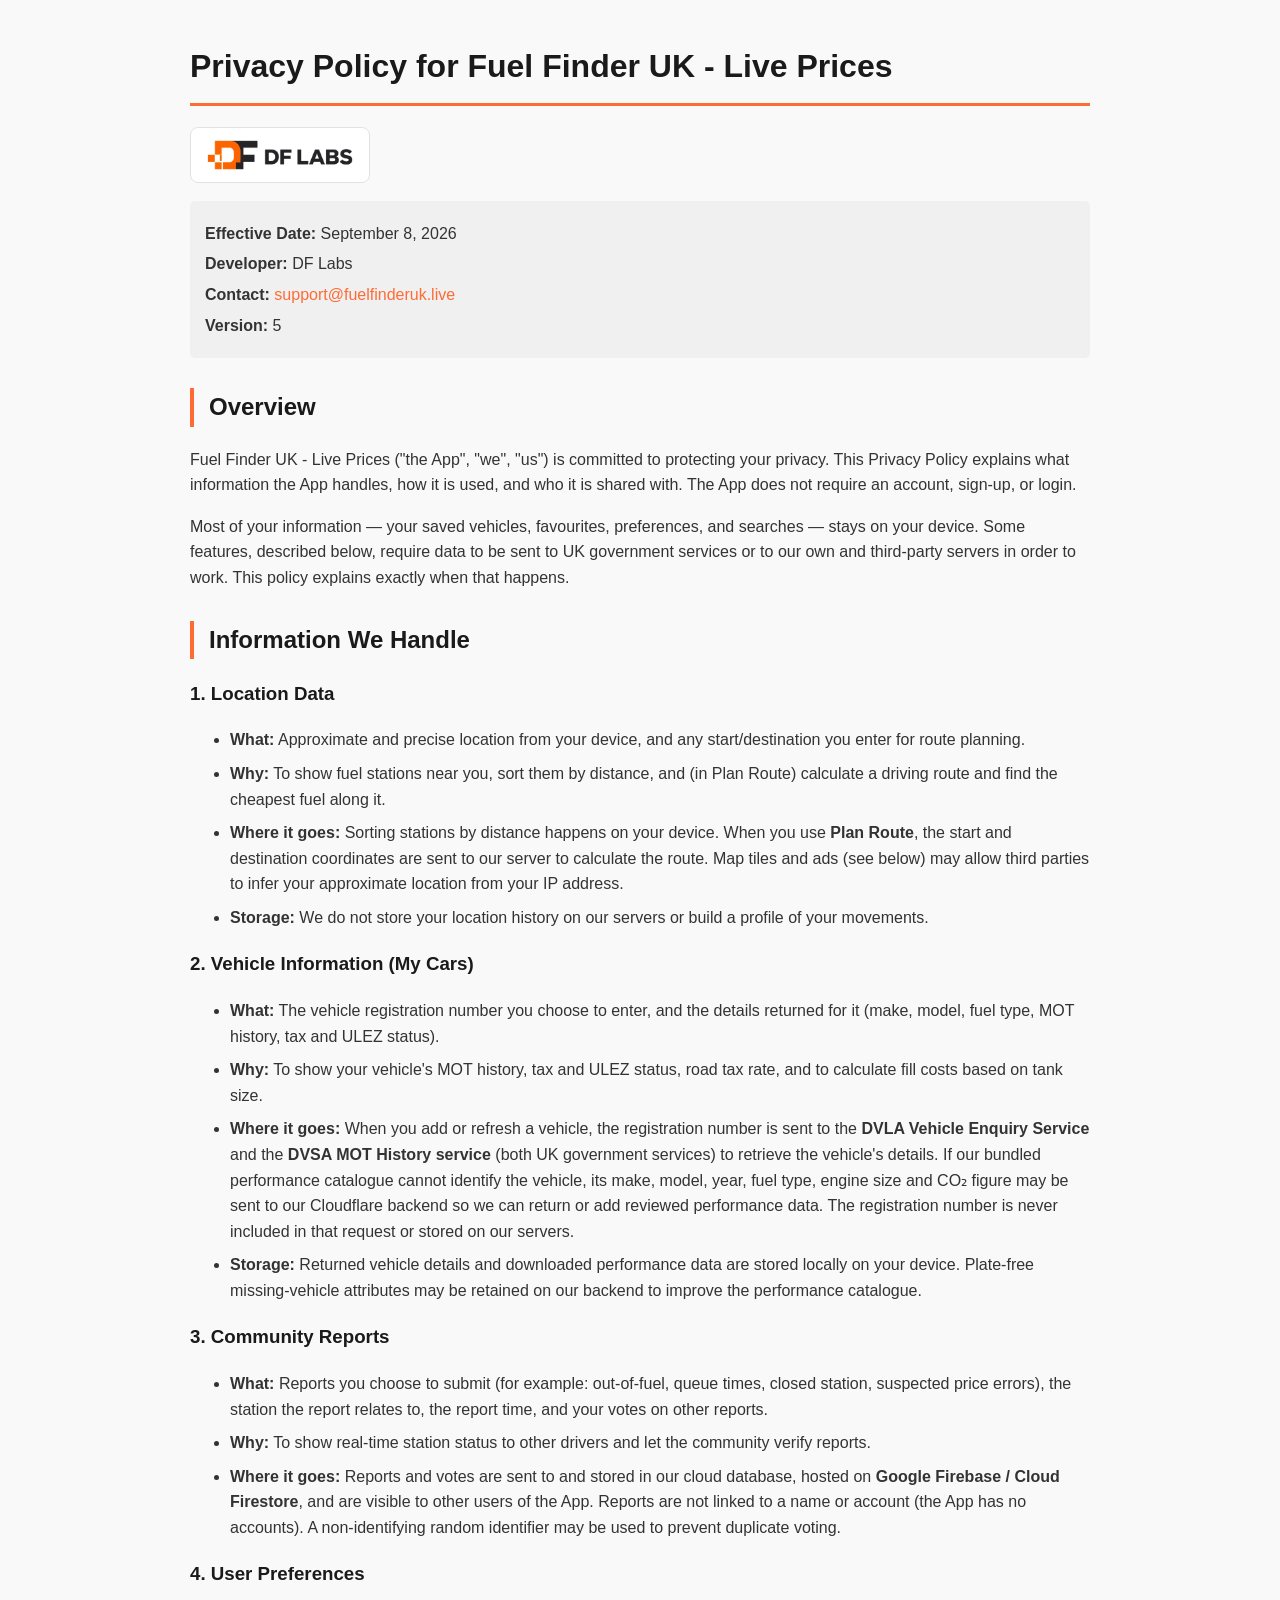
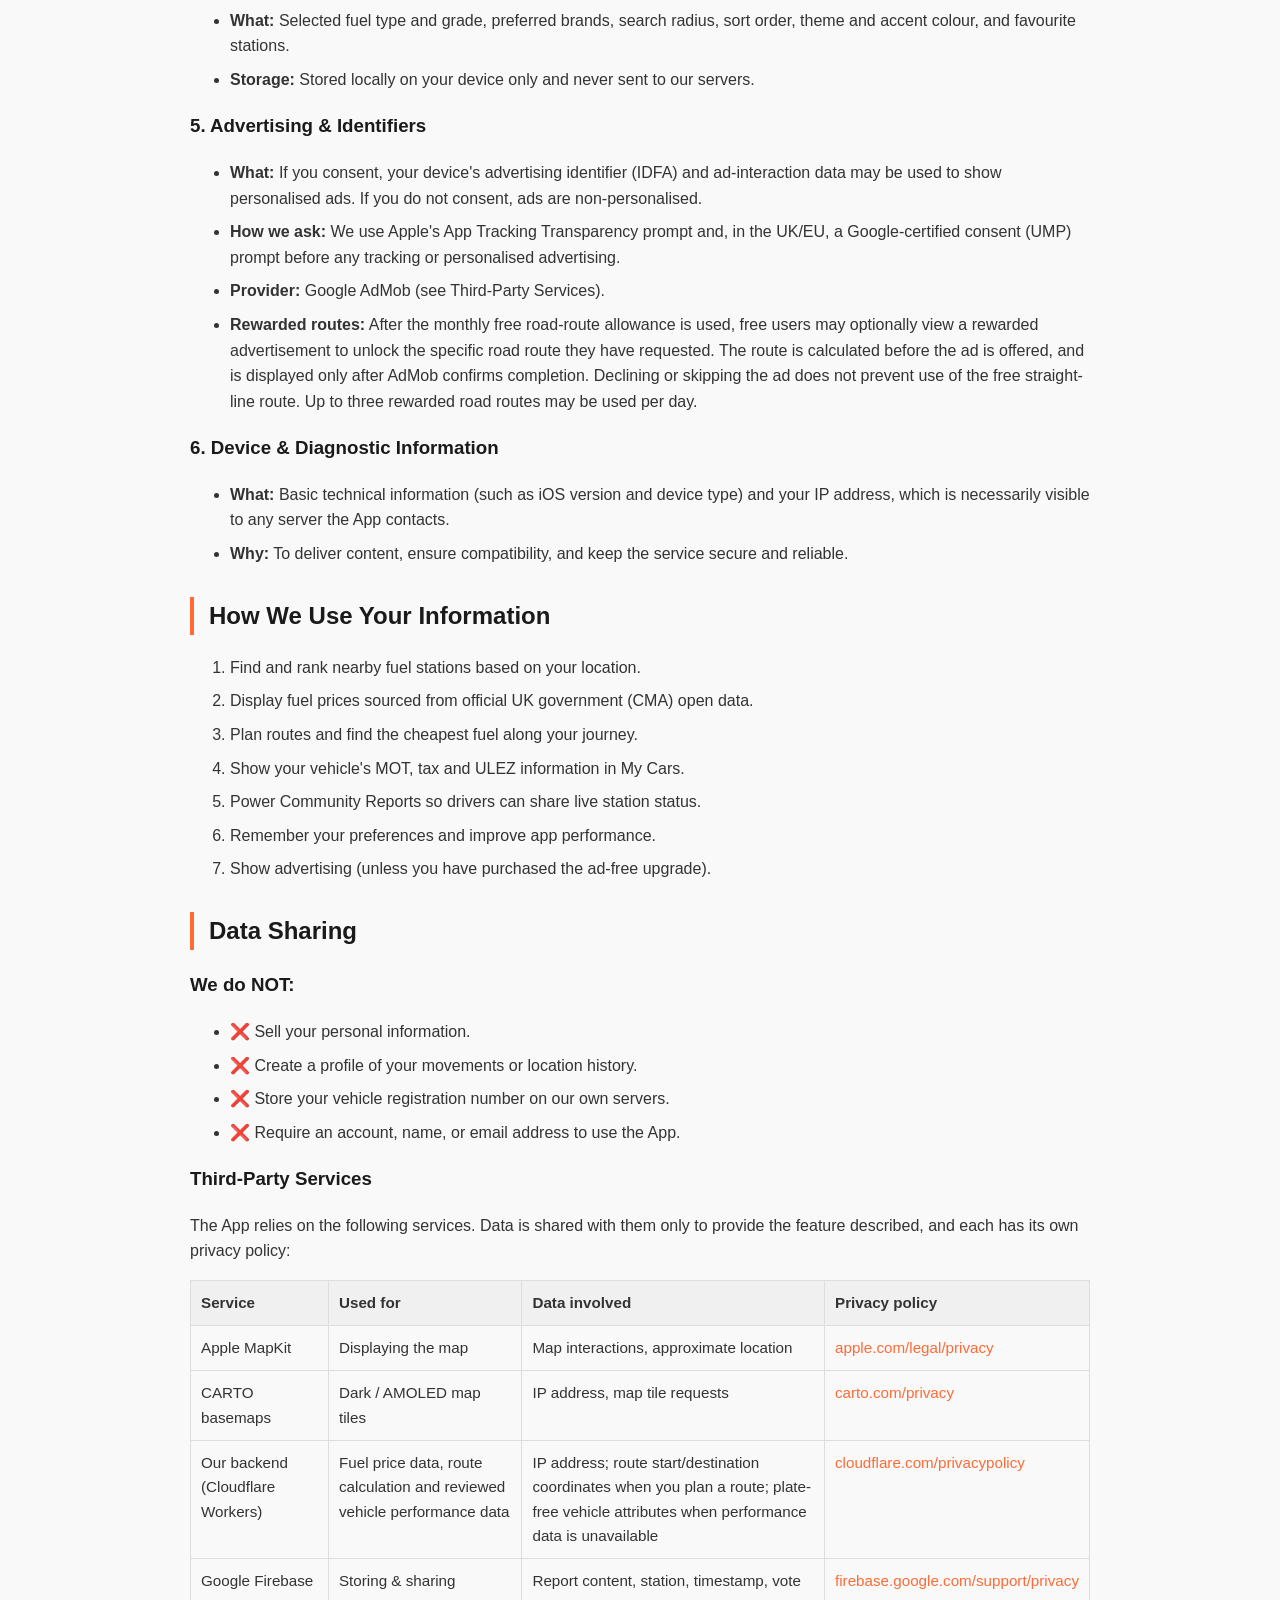
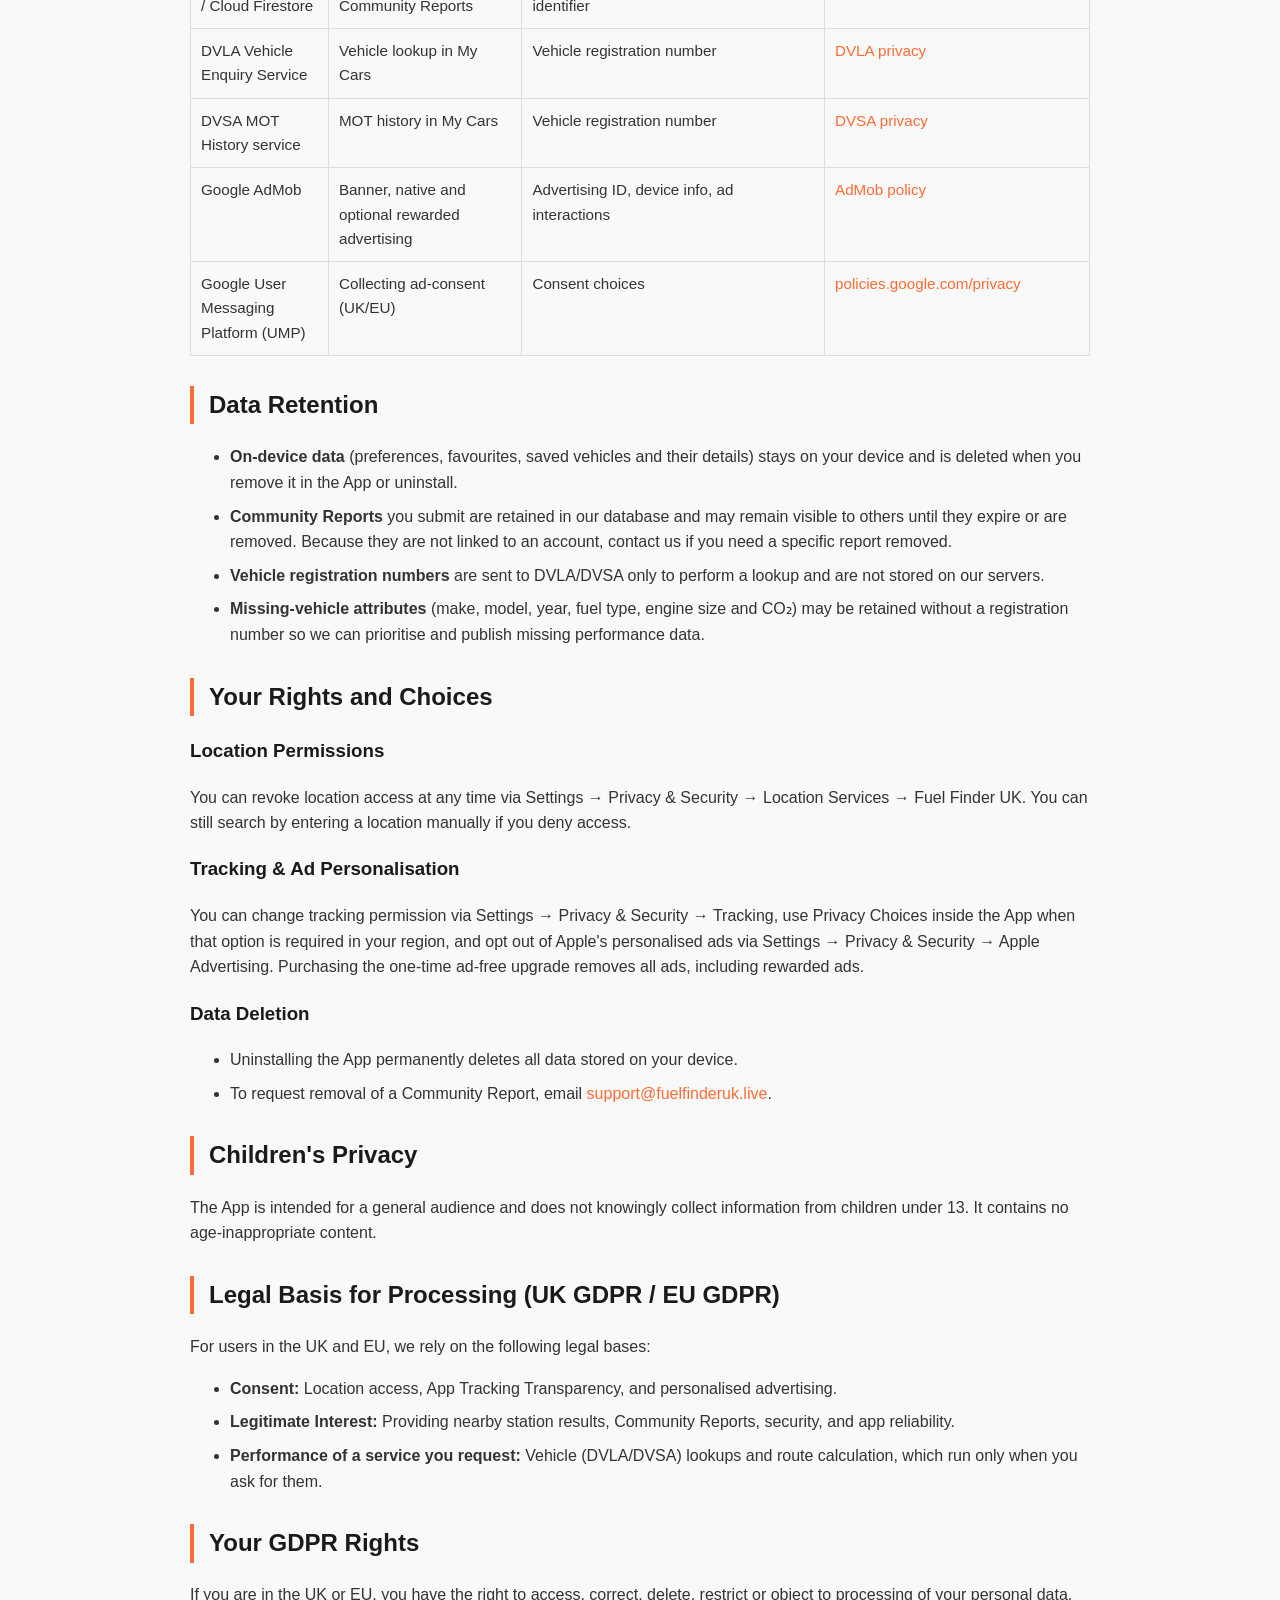
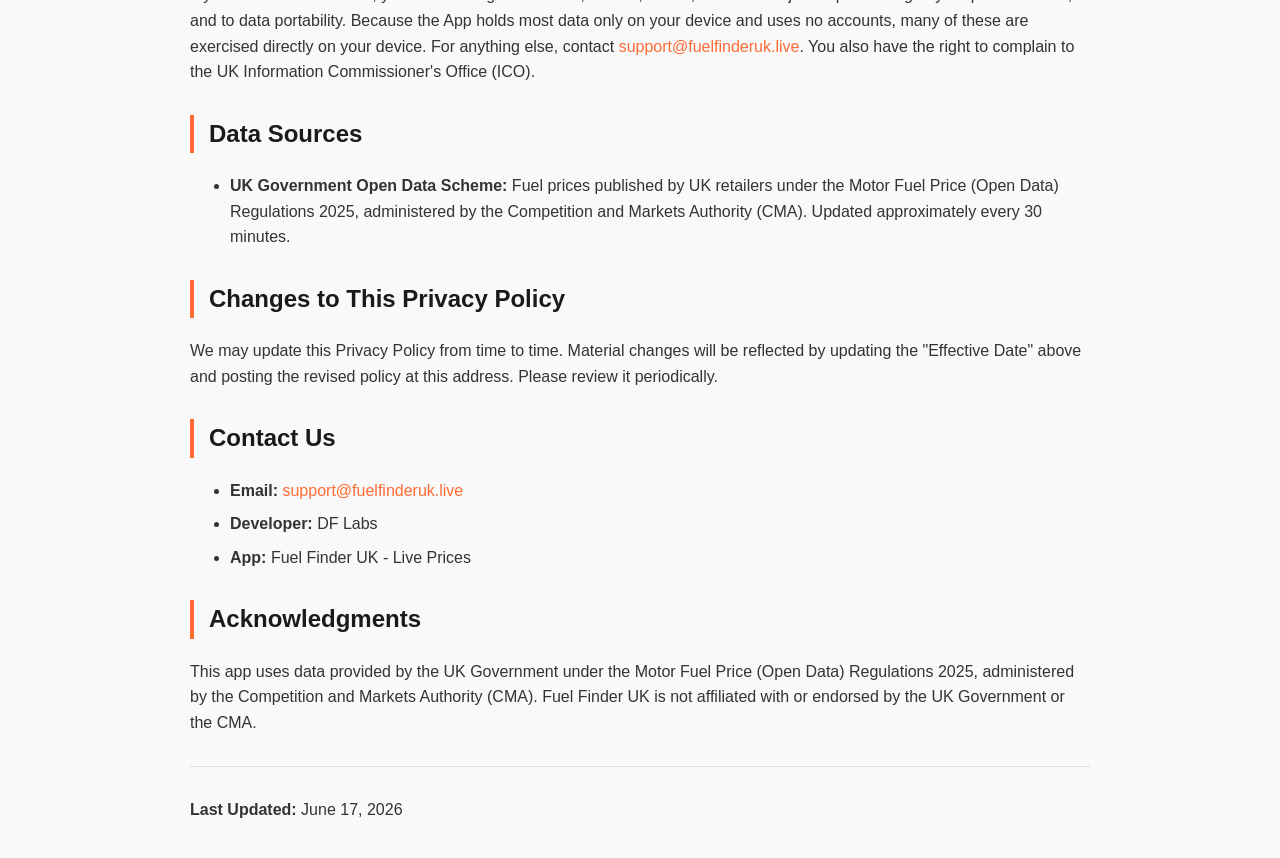
==== commit 3891267c: "Update privacy policy for rewarded route ads" ====
--- a/privacy.html
+++ b/privacy.html
@@ -101,10 +101,10 @@
     </a>
 
     <div class="meta">
-        <p><strong>Effective Date:</strong> June 17, 2026</p>
+        <p><strong>Effective Date:</strong> September 8, 2026</p>
         <p><strong>Developer:</strong> DF Labs</p>
         <p><strong>Contact:</strong> <a href="mailto:support@fuelfinderuk.live">support@fuelfinderuk.live</a></p>
-        <p><strong>Version:</strong> 3</p>
+        <p><strong>Version:</strong> 5</p>
     </div>
 
     <h2>Overview</h2>
@@ -125,8 +125,8 @@
     <ul>
         <li><strong>What:</strong> The vehicle registration number you choose to enter, and the details returned for it (make, model, fuel type, MOT history, tax and ULEZ status).</li>
         <li><strong>Why:</strong> To show your vehicle's MOT history, tax and ULEZ status, road tax rate, and to calculate fill costs based on tank size.</li>
-        <li><strong>Where it goes:</strong> When you add or refresh a vehicle, the registration number is sent to the <strong>DVLA Vehicle Enquiry Service</strong> and the <strong>DVSA MOT History service</strong> (both UK government services) to retrieve the vehicle's details. We do not store your registration number or vehicle details on our own servers.</li>
-        <li><strong>Storage:</strong> Returned vehicle details are stored locally on your device and are deleted when you remove the vehicle or uninstall the App.</li>
+        <li><strong>Where it goes:</strong> When you add or refresh a vehicle, the registration number is sent to the <strong>DVLA Vehicle Enquiry Service</strong> and the <strong>DVSA MOT History service</strong> (both UK government services) to retrieve the vehicle's details. If our bundled performance catalogue cannot identify the vehicle, its make, model, year, fuel type, engine size and CO₂ figure may be sent to our Cloudflare backend so we can return or add reviewed performance data. The registration number is never included in that request or stored on our servers.</li>
+        <li><strong>Storage:</strong> Returned vehicle details and downloaded performance data are stored locally on your device. Plate-free missing-vehicle attributes may be retained on our backend to improve the performance catalogue.</li>
     </ul>
 
     <h3>3. Community Reports</h3>
@@ -147,6 +147,7 @@
         <li><strong>What:</strong> If you consent, your device's advertising identifier (IDFA) and ad-interaction data may be used to show personalised ads. If you do not consent, ads are non-personalised.</li>
         <li><strong>How we ask:</strong> We use Apple's App Tracking Transparency prompt and, in the UK/EU, a Google-certified consent (UMP) prompt before any tracking or personalised advertising.</li>
         <li><strong>Provider:</strong> Google AdMob (see Third-Party Services).</li>
+        <li><strong>Rewarded routes:</strong> After the monthly free road-route allowance is used, free users may optionally view a rewarded advertisement to unlock the specific road route they have requested. The route is calculated before the ad is offered, and is displayed only after AdMob confirms completion. Declining or skipping the ad does not prevent use of the free straight-line route. Up to three rewarded road routes may be used per day.</li>
     </ul>
 
     <h3>6. Device &amp; Diagnostic Information</h3>
@@ -200,8 +201,8 @@
         </tr>
         <tr>
             <td>Our backend (Cloudflare Workers)</td>
-            <td>Fuel price data and route calculation</td>
-            <td>IP address; route start/destination coordinates when you plan a route</td>
+            <td>Fuel price data, route calculation and reviewed vehicle performance data</td>
+            <td>IP address; route start/destination coordinates when you plan a route; plate-free vehicle attributes when performance data is unavailable</td>
             <td><a href="https://www.cloudflare.com/privacypolicy/">cloudflare.com/privacypolicy</a></td>
         </tr>
         <tr>
@@ -224,7 +225,7 @@
         </tr>
         <tr>
             <td>Google AdMob</td>
-            <td>Advertising</td>
+            <td>Banner, native and optional rewarded advertising</td>
             <td>Advertising ID, device info, ad interactions</td>
             <td><a href="https://support.google.com/admob/answer/6128543">AdMob policy</a></td>
         </tr>
@@ -241,6 +242,7 @@
         <li><strong>On-device data</strong> (preferences, favourites, saved vehicles and their details) stays on your device and is deleted when you remove it in the App or uninstall.</li>
         <li><strong>Community Reports</strong> you submit are retained in our database and may remain visible to others until they expire or are removed. Because they are not linked to an account, contact us if you need a specific report removed.</li>
         <li><strong>Vehicle registration numbers</strong> are sent to DVLA/DVSA only to perform a lookup and are not stored on our servers.</li>
+        <li><strong>Missing-vehicle attributes</strong> (make, model, year, fuel type, engine size and CO₂) may be retained without a registration number so we can prioritise and publish missing performance data.</li>
     </ul>
 
     <h2>Your Rights and Choices</h2>
@@ -249,7 +251,7 @@
     <p>You can revoke location access at any time via Settings → Privacy &amp; Security → Location Services → Fuel Finder UK. You can still search by entering a location manually if you deny access.</p>
 
     <h3>Tracking &amp; Ad Personalisation</h3>
-    <p>You can change tracking permission via Settings → Privacy &amp; Security → Tracking, and opt out of Apple's personalised ads via Settings → Privacy &amp; Security → Apple Advertising. Purchasing the one-time ad-free upgrade removes all ads.</p>
+    <p>You can change tracking permission via Settings → Privacy &amp; Security → Tracking, use Privacy Choices inside the App when that option is required in your region, and opt out of Apple's personalised ads via Settings → Privacy &amp; Security → Apple Advertising. Purchasing the one-time ad-free upgrade removes all ads, including rewarded ads.</p>
 
     <h3>Data Deletion</h3>
     <ul>
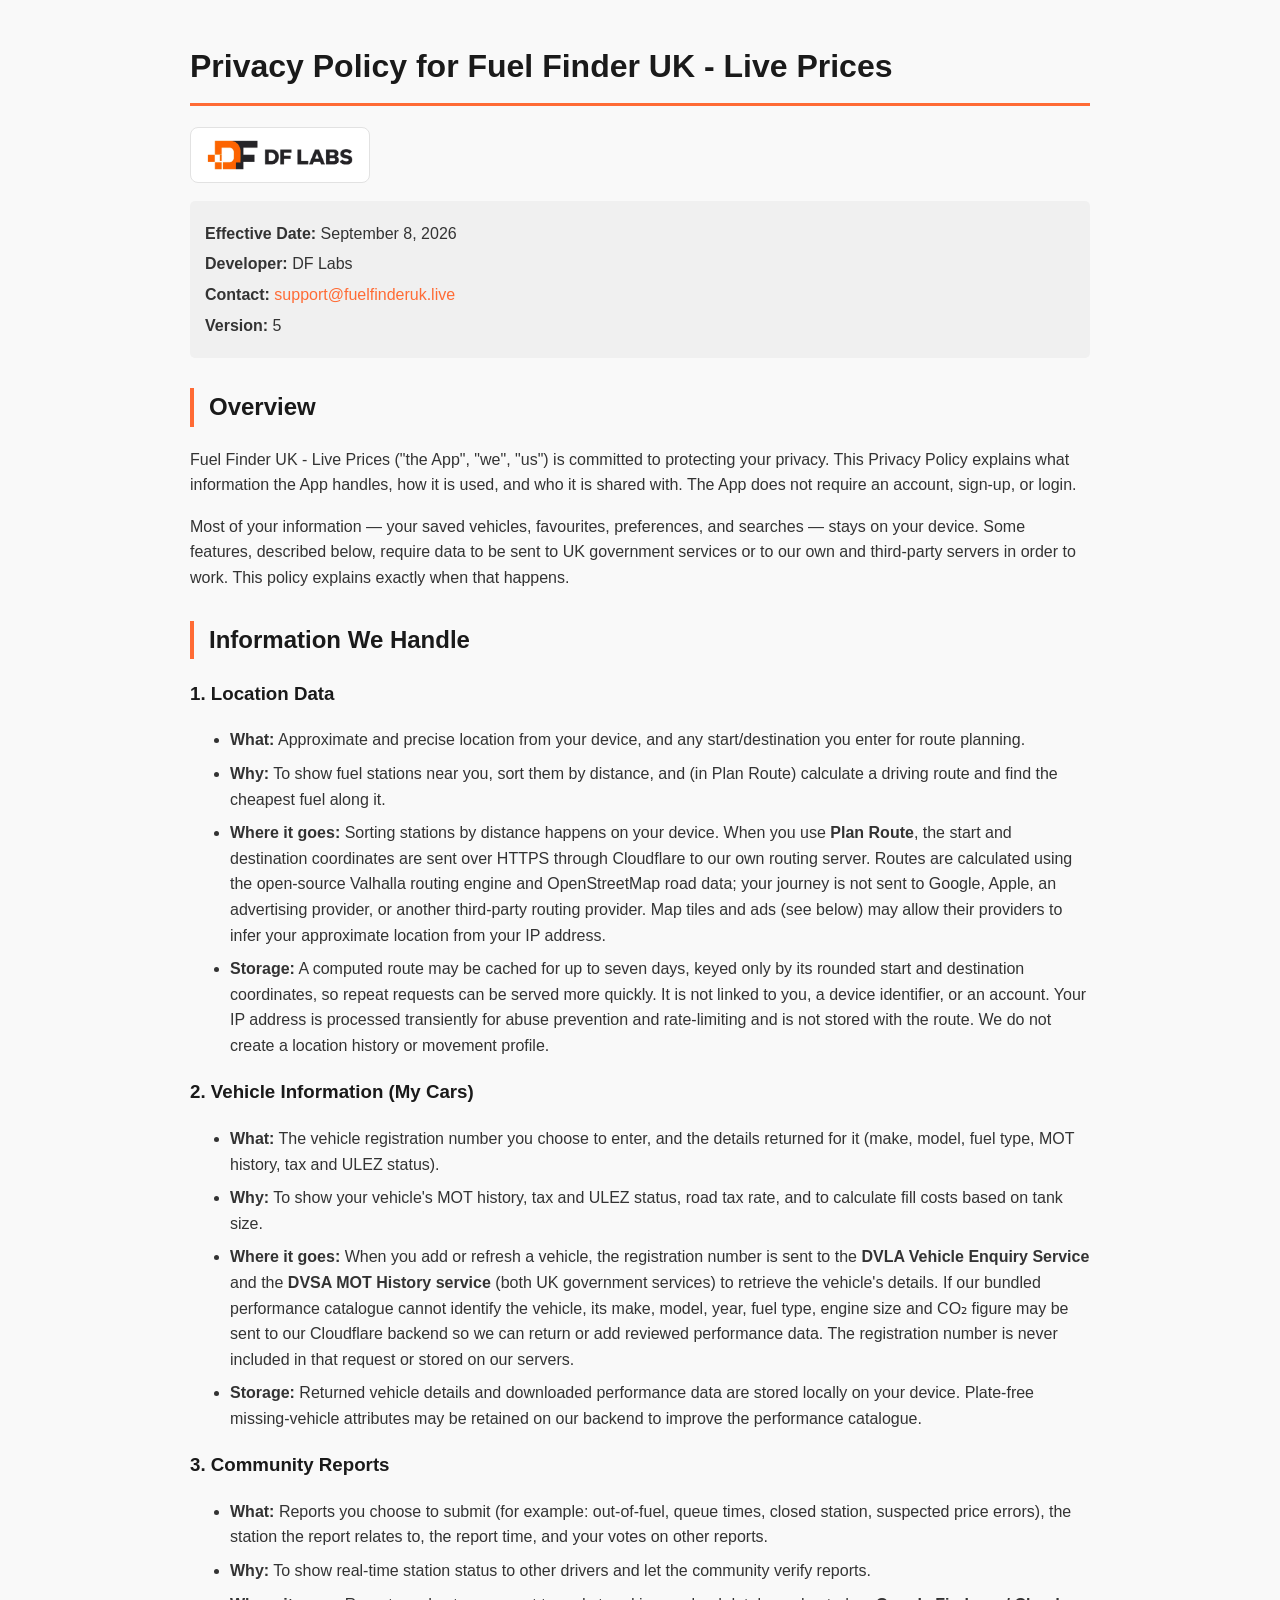
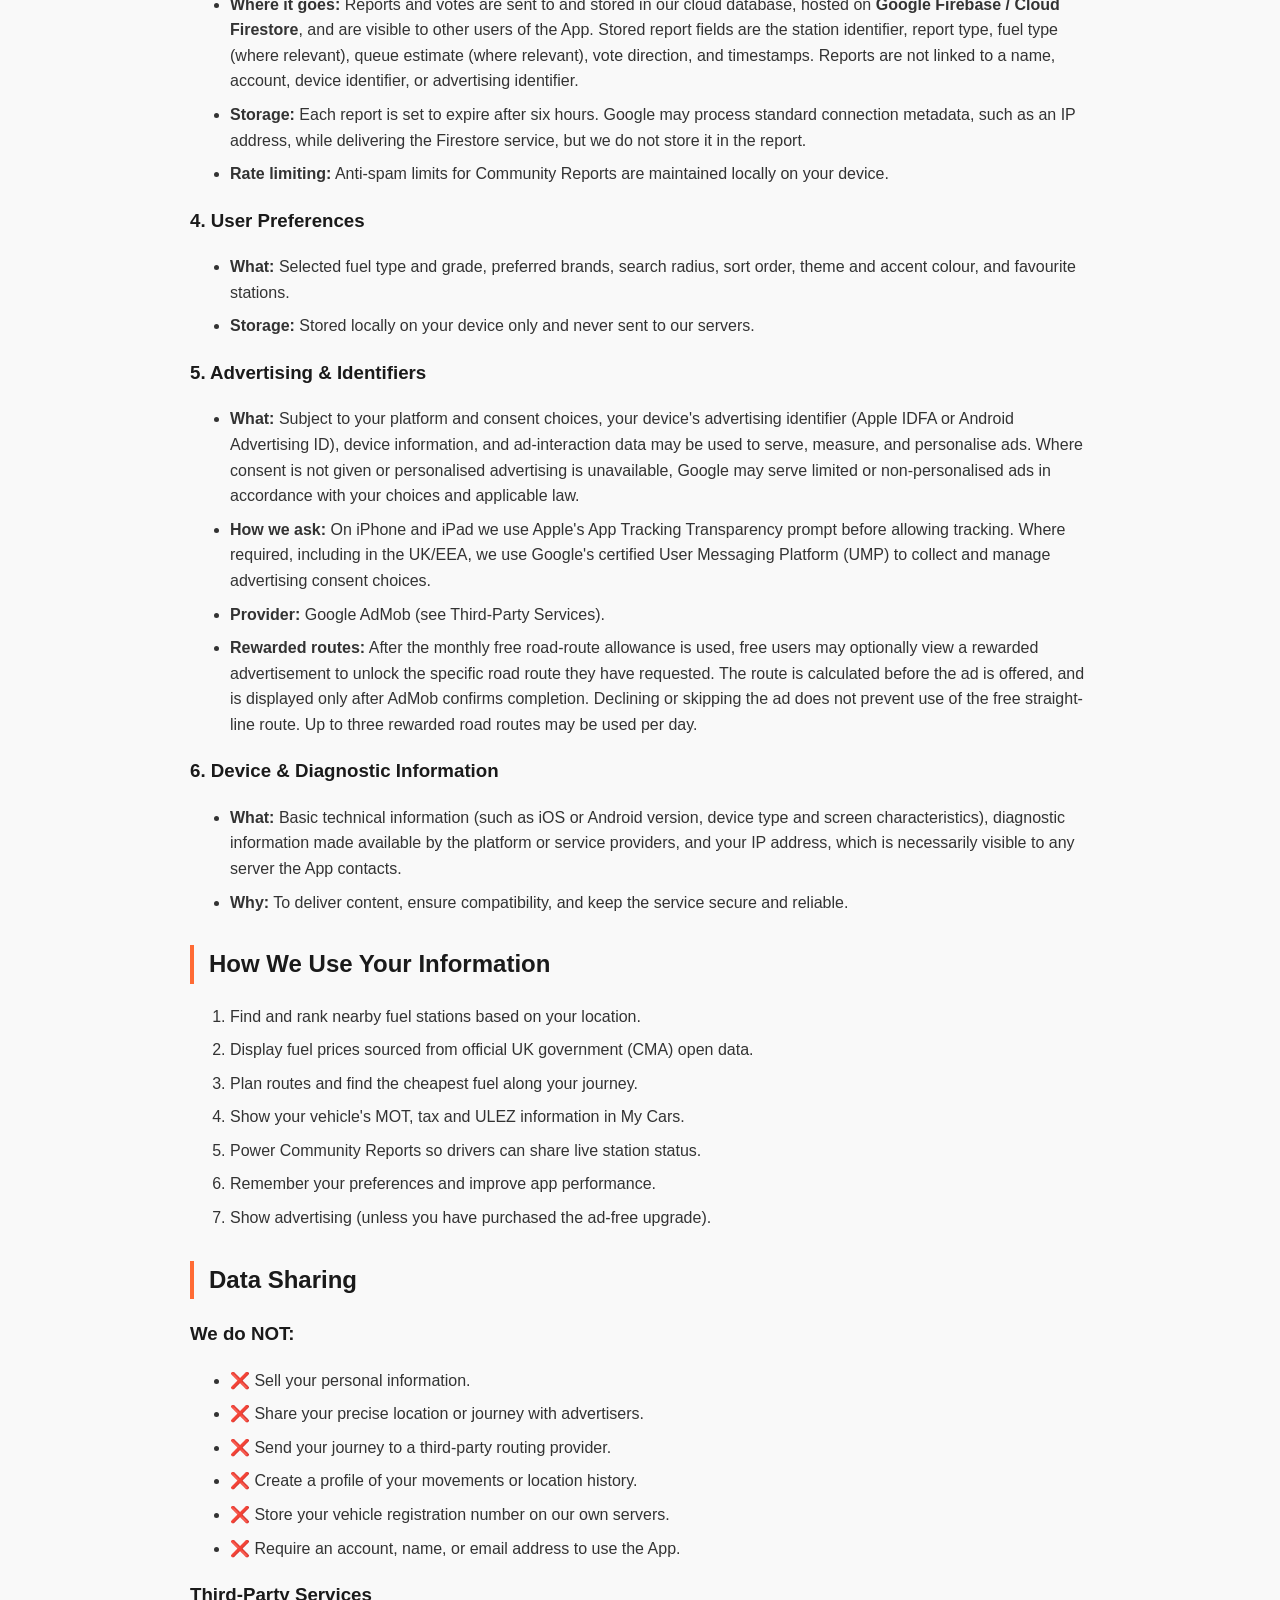
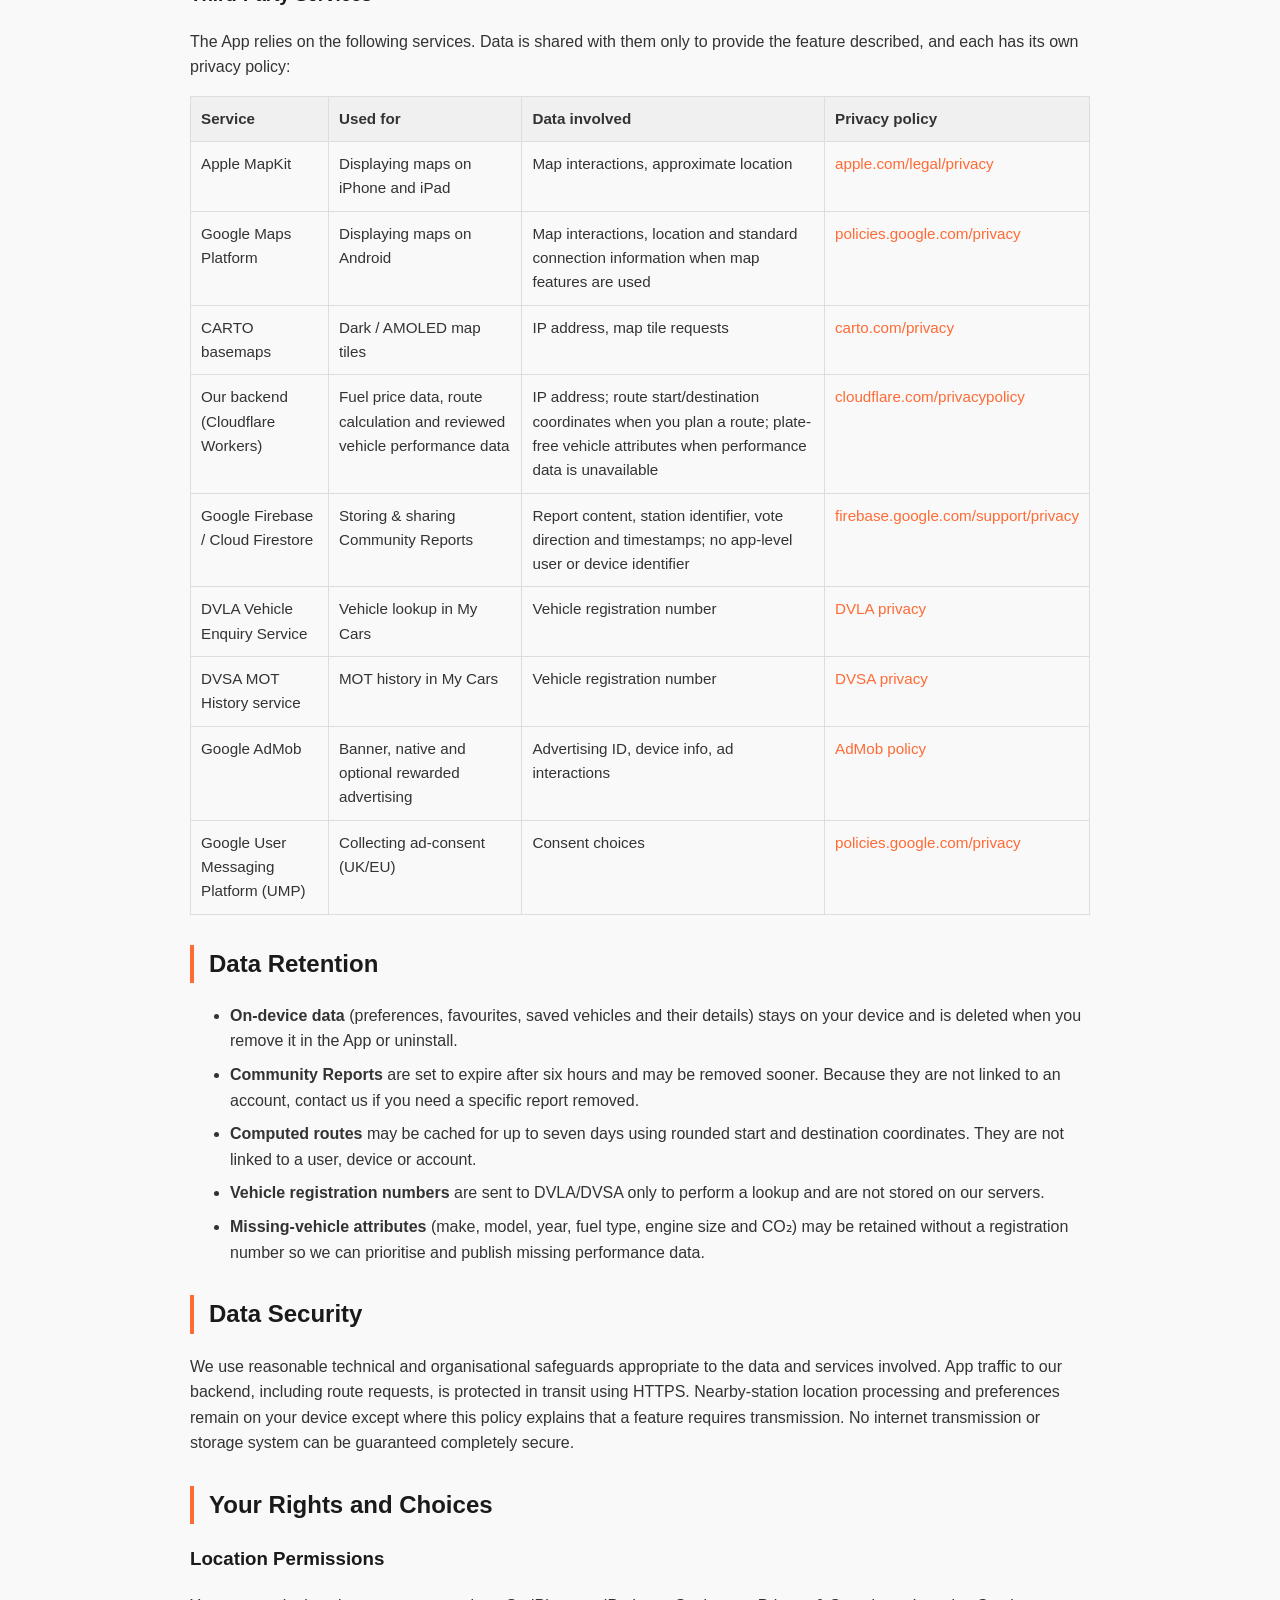
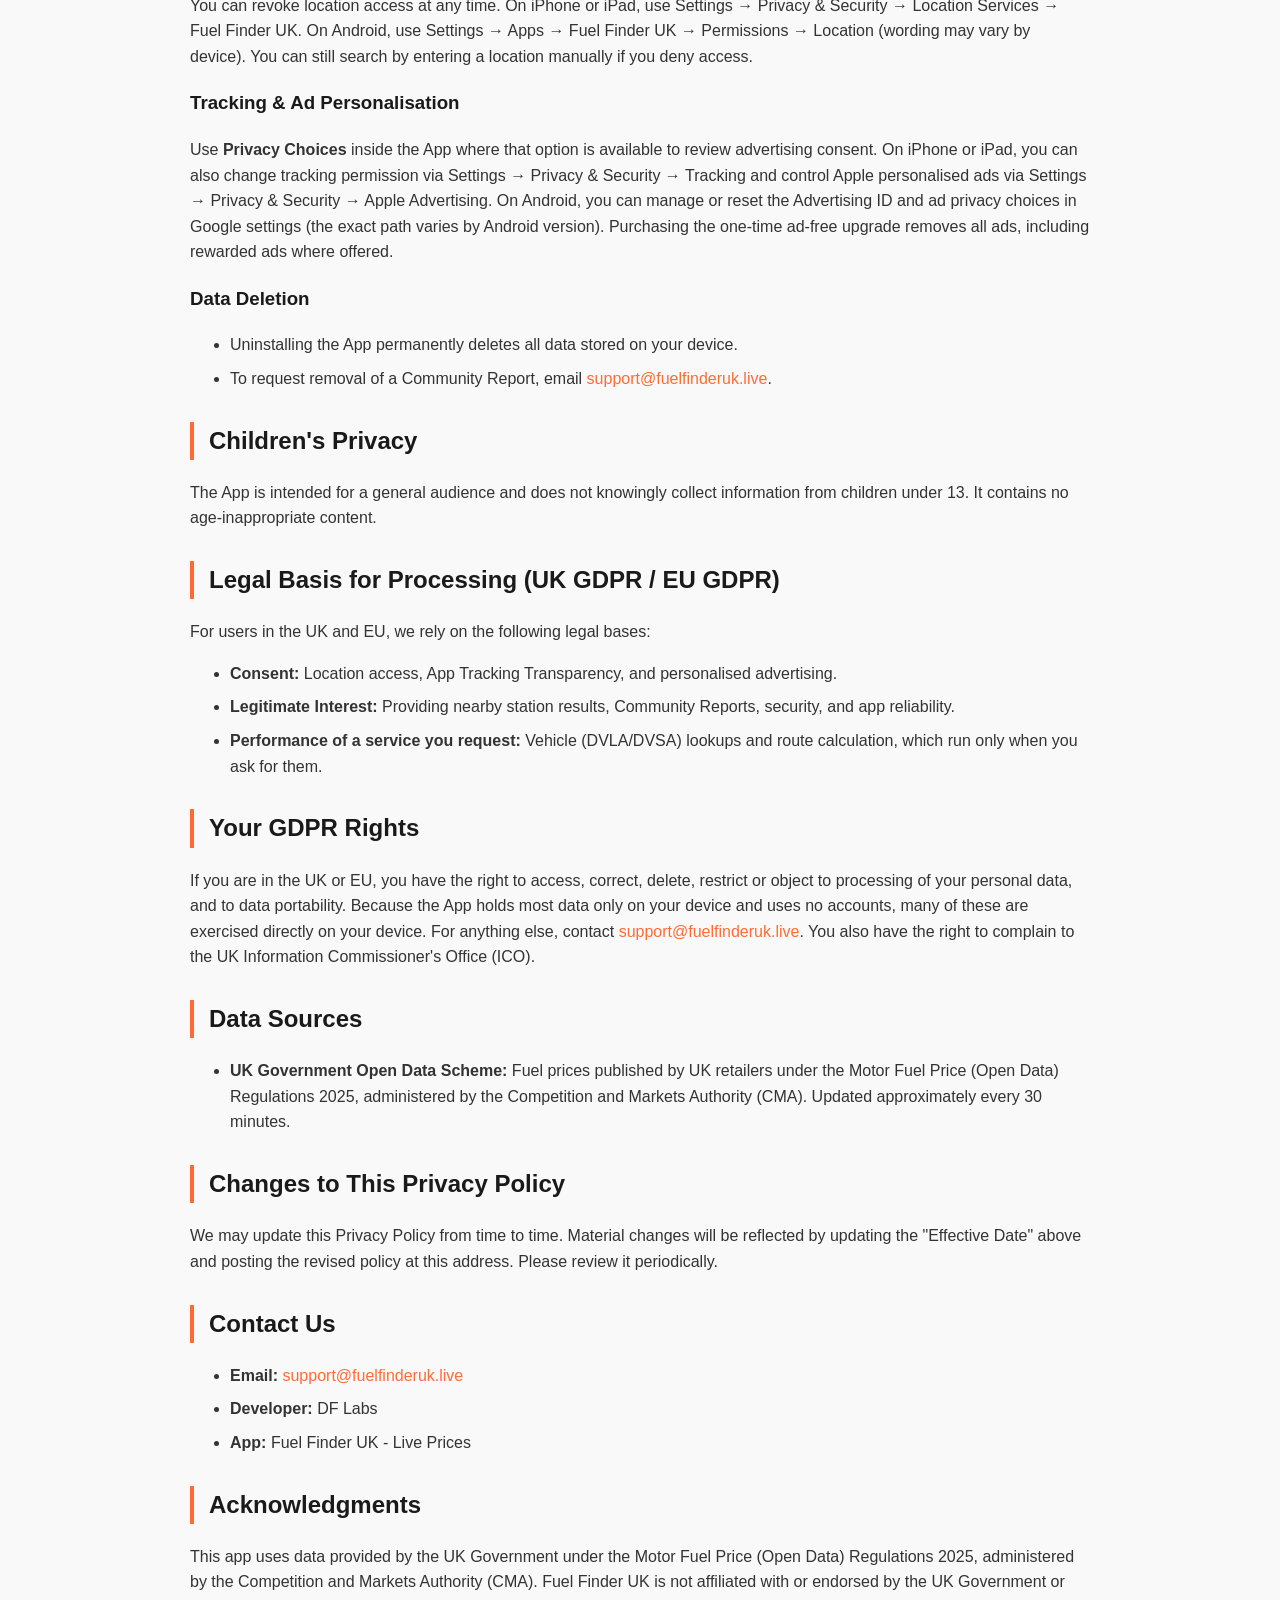
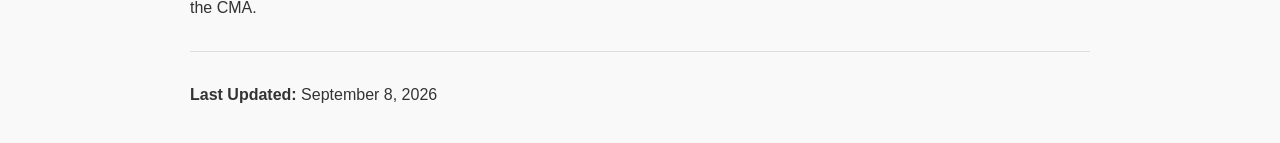
==== commit d1e0b3fb: "Reconcile privacy policy with Android disclosures" ====
--- a/privacy.html
+++ b/privacy.html
@@ -117,8 +117,8 @@
     <ul>
         <li><strong>What:</strong> Approximate and precise location from your device, and any start/destination you enter for route planning.</li>
         <li><strong>Why:</strong> To show fuel stations near you, sort them by distance, and (in Plan Route) calculate a driving route and find the cheapest fuel along it.</li>
-        <li><strong>Where it goes:</strong> Sorting stations by distance happens on your device. When you use <strong>Plan Route</strong>, the start and destination coordinates are sent to our server to calculate the route. Map tiles and ads (see below) may allow third parties to infer your approximate location from your IP address.</li>
-        <li><strong>Storage:</strong> We do not store your location history on our servers or build a profile of your movements.</li>
+        <li><strong>Where it goes:</strong> Sorting stations by distance happens on your device. When you use <strong>Plan Route</strong>, the start and destination coordinates are sent over HTTPS through Cloudflare to our own routing server. Routes are calculated using the open-source Valhalla routing engine and OpenStreetMap road data; your journey is not sent to Google, Apple, an advertising provider, or another third-party routing provider. Map tiles and ads (see below) may allow their providers to infer your approximate location from your IP address.</li>
+        <li><strong>Storage:</strong> A computed route may be cached for up to seven days, keyed only by its rounded start and destination coordinates, so repeat requests can be served more quickly. It is not linked to you, a device identifier, or an account. Your IP address is processed transiently for abuse prevention and rate-limiting and is not stored with the route. We do not create a location history or movement profile.</li>
     </ul>
 
     <h3>2. Vehicle Information (My Cars)</h3>
@@ -133,7 +133,9 @@
     <ul>
         <li><strong>What:</strong> Reports you choose to submit (for example: out-of-fuel, queue times, closed station, suspected price errors), the station the report relates to, the report time, and your votes on other reports.</li>
         <li><strong>Why:</strong> To show real-time station status to other drivers and let the community verify reports.</li>
-        <li><strong>Where it goes:</strong> Reports and votes are sent to and stored in our cloud database, hosted on <strong>Google Firebase / Cloud Firestore</strong>, and are visible to other users of the App. Reports are not linked to a name or account (the App has no accounts). A non-identifying random identifier may be used to prevent duplicate voting.</li>
+        <li><strong>Where it goes:</strong> Reports and votes are sent to and stored in our cloud database, hosted on <strong>Google Firebase / Cloud Firestore</strong>, and are visible to other users of the App. Stored report fields are the station identifier, report type, fuel type (where relevant), queue estimate (where relevant), vote direction, and timestamps. Reports are not linked to a name, account, device identifier, or advertising identifier.</li>
+        <li><strong>Storage:</strong> Each report is set to expire after six hours. Google may process standard connection metadata, such as an IP address, while delivering the Firestore service, but we do not store it in the report.</li>
+        <li><strong>Rate limiting:</strong> Anti-spam limits for Community Reports are maintained locally on your device.</li>
     </ul>
 
     <h3>4. User Preferences</h3>
@@ -144,15 +146,15 @@
 
     <h3>5. Advertising &amp; Identifiers</h3>
     <ul>
-        <li><strong>What:</strong> If you consent, your device's advertising identifier (IDFA) and ad-interaction data may be used to show personalised ads. If you do not consent, ads are non-personalised.</li>
-        <li><strong>How we ask:</strong> We use Apple's App Tracking Transparency prompt and, in the UK/EU, a Google-certified consent (UMP) prompt before any tracking or personalised advertising.</li>
+        <li><strong>What:</strong> Subject to your platform and consent choices, your device's advertising identifier (Apple IDFA or Android Advertising ID), device information, and ad-interaction data may be used to serve, measure, and personalise ads. Where consent is not given or personalised advertising is unavailable, Google may serve limited or non-personalised ads in accordance with your choices and applicable law.</li>
+        <li><strong>How we ask:</strong> On iPhone and iPad we use Apple's App Tracking Transparency prompt before allowing tracking. Where required, including in the UK/EEA, we use Google's certified User Messaging Platform (UMP) to collect and manage advertising consent choices.</li>
         <li><strong>Provider:</strong> Google AdMob (see Third-Party Services).</li>
         <li><strong>Rewarded routes:</strong> After the monthly free road-route allowance is used, free users may optionally view a rewarded advertisement to unlock the specific road route they have requested. The route is calculated before the ad is offered, and is displayed only after AdMob confirms completion. Declining or skipping the ad does not prevent use of the free straight-line route. Up to three rewarded road routes may be used per day.</li>
     </ul>
 
     <h3>6. Device &amp; Diagnostic Information</h3>
     <ul>
-        <li><strong>What:</strong> Basic technical information (such as iOS version and device type) and your IP address, which is necessarily visible to any server the App contacts.</li>
+        <li><strong>What:</strong> Basic technical information (such as iOS or Android version, device type and screen characteristics), diagnostic information made available by the platform or service providers, and your IP address, which is necessarily visible to any server the App contacts.</li>
         <li><strong>Why:</strong> To deliver content, ensure compatibility, and keep the service secure and reliable.</li>
     </ul>
 
@@ -172,6 +174,8 @@
     <h3>We do NOT:</h3>
     <ul>
         <li>❌ Sell your personal information.</li>
+        <li>❌ Share your precise location or journey with advertisers.</li>
+        <li>❌ Send your journey to a third-party routing provider.</li>
         <li>❌ Create a profile of your movements or location history.</li>
         <li>❌ Store your vehicle registration number on our own servers.</li>
         <li>❌ Require an account, name, or email address to use the App.</li>
@@ -189,9 +193,15 @@
         </tr>
         <tr>
             <td>Apple MapKit</td>
-            <td>Displaying the map</td>
+            <td>Displaying maps on iPhone and iPad</td>
             <td>Map interactions, approximate location</td>
             <td><a href="https://www.apple.com/legal/privacy/">apple.com/legal/privacy</a></td>
+        </tr>
+        <tr>
+            <td>Google Maps Platform</td>
+            <td>Displaying maps on Android</td>
+            <td>Map interactions, location and standard connection information when map features are used</td>
+            <td><a href="https://policies.google.com/privacy">policies.google.com/privacy</a></td>
         </tr>
         <tr>
             <td>CARTO basemaps</td>
@@ -208,7 +218,7 @@
         <tr>
             <td>Google Firebase / Cloud Firestore</td>
             <td>Storing &amp; sharing Community Reports</td>
-            <td>Report content, station, timestamp, vote identifier</td>
+            <td>Report content, station identifier, vote direction and timestamps; no app-level user or device identifier</td>
             <td><a href="https://firebase.google.com/support/privacy">firebase.google.com/support/privacy</a></td>
         </tr>
         <tr>
@@ -240,18 +250,22 @@
     <h2>Data Retention</h2>
     <ul>
         <li><strong>On-device data</strong> (preferences, favourites, saved vehicles and their details) stays on your device and is deleted when you remove it in the App or uninstall.</li>
-        <li><strong>Community Reports</strong> you submit are retained in our database and may remain visible to others until they expire or are removed. Because they are not linked to an account, contact us if you need a specific report removed.</li>
+        <li><strong>Community Reports</strong> are set to expire after six hours and may be removed sooner. Because they are not linked to an account, contact us if you need a specific report removed.</li>
+        <li><strong>Computed routes</strong> may be cached for up to seven days using rounded start and destination coordinates. They are not linked to a user, device or account.</li>
         <li><strong>Vehicle registration numbers</strong> are sent to DVLA/DVSA only to perform a lookup and are not stored on our servers.</li>
         <li><strong>Missing-vehicle attributes</strong> (make, model, year, fuel type, engine size and CO₂) may be retained without a registration number so we can prioritise and publish missing performance data.</li>
     </ul>
 
+    <h2>Data Security</h2>
+    <p>We use reasonable technical and organisational safeguards appropriate to the data and services involved. App traffic to our backend, including route requests, is protected in transit using HTTPS. Nearby-station location processing and preferences remain on your device except where this policy explains that a feature requires transmission. No internet transmission or storage system can be guaranteed completely secure.</p>
+
     <h2>Your Rights and Choices</h2>
 
     <h3>Location Permissions</h3>
-    <p>You can revoke location access at any time via Settings → Privacy &amp; Security → Location Services → Fuel Finder UK. You can still search by entering a location manually if you deny access.</p>
+    <p>You can revoke location access at any time. On iPhone or iPad, use Settings → Privacy &amp; Security → Location Services → Fuel Finder UK. On Android, use Settings → Apps → Fuel Finder UK → Permissions → Location (wording may vary by device). You can still search by entering a location manually if you deny access.</p>
 
     <h3>Tracking &amp; Ad Personalisation</h3>
-    <p>You can change tracking permission via Settings → Privacy &amp; Security → Tracking, use Privacy Choices inside the App when that option is required in your region, and opt out of Apple's personalised ads via Settings → Privacy &amp; Security → Apple Advertising. Purchasing the one-time ad-free upgrade removes all ads, including rewarded ads.</p>
+    <p>Use <strong>Privacy Choices</strong> inside the App where that option is available to review advertising consent. On iPhone or iPad, you can also change tracking permission via Settings → Privacy &amp; Security → Tracking and control Apple personalised ads via Settings → Privacy &amp; Security → Apple Advertising. On Android, you can manage or reset the Advertising ID and ad privacy choices in Google settings (the exact path varies by Android version). Purchasing the one-time ad-free upgrade removes all ads, including rewarded ads where offered.</p>
 
     <h3>Data Deletion</h3>
     <ul>
@@ -292,6 +306,6 @@
     <p>This app uses data provided by the UK Government under the Motor Fuel Price (Open Data) Regulations 2025, administered by the Competition and Markets Authority (CMA). Fuel Finder UK is not affiliated with or endorsed by the UK Government or the CMA.</p>
 
     <hr>
-    <p><strong>Last Updated:</strong> June 17, 2026</p>
+    <p><strong>Last Updated:</strong> September 8, 2026</p>
 </body>
 </html>
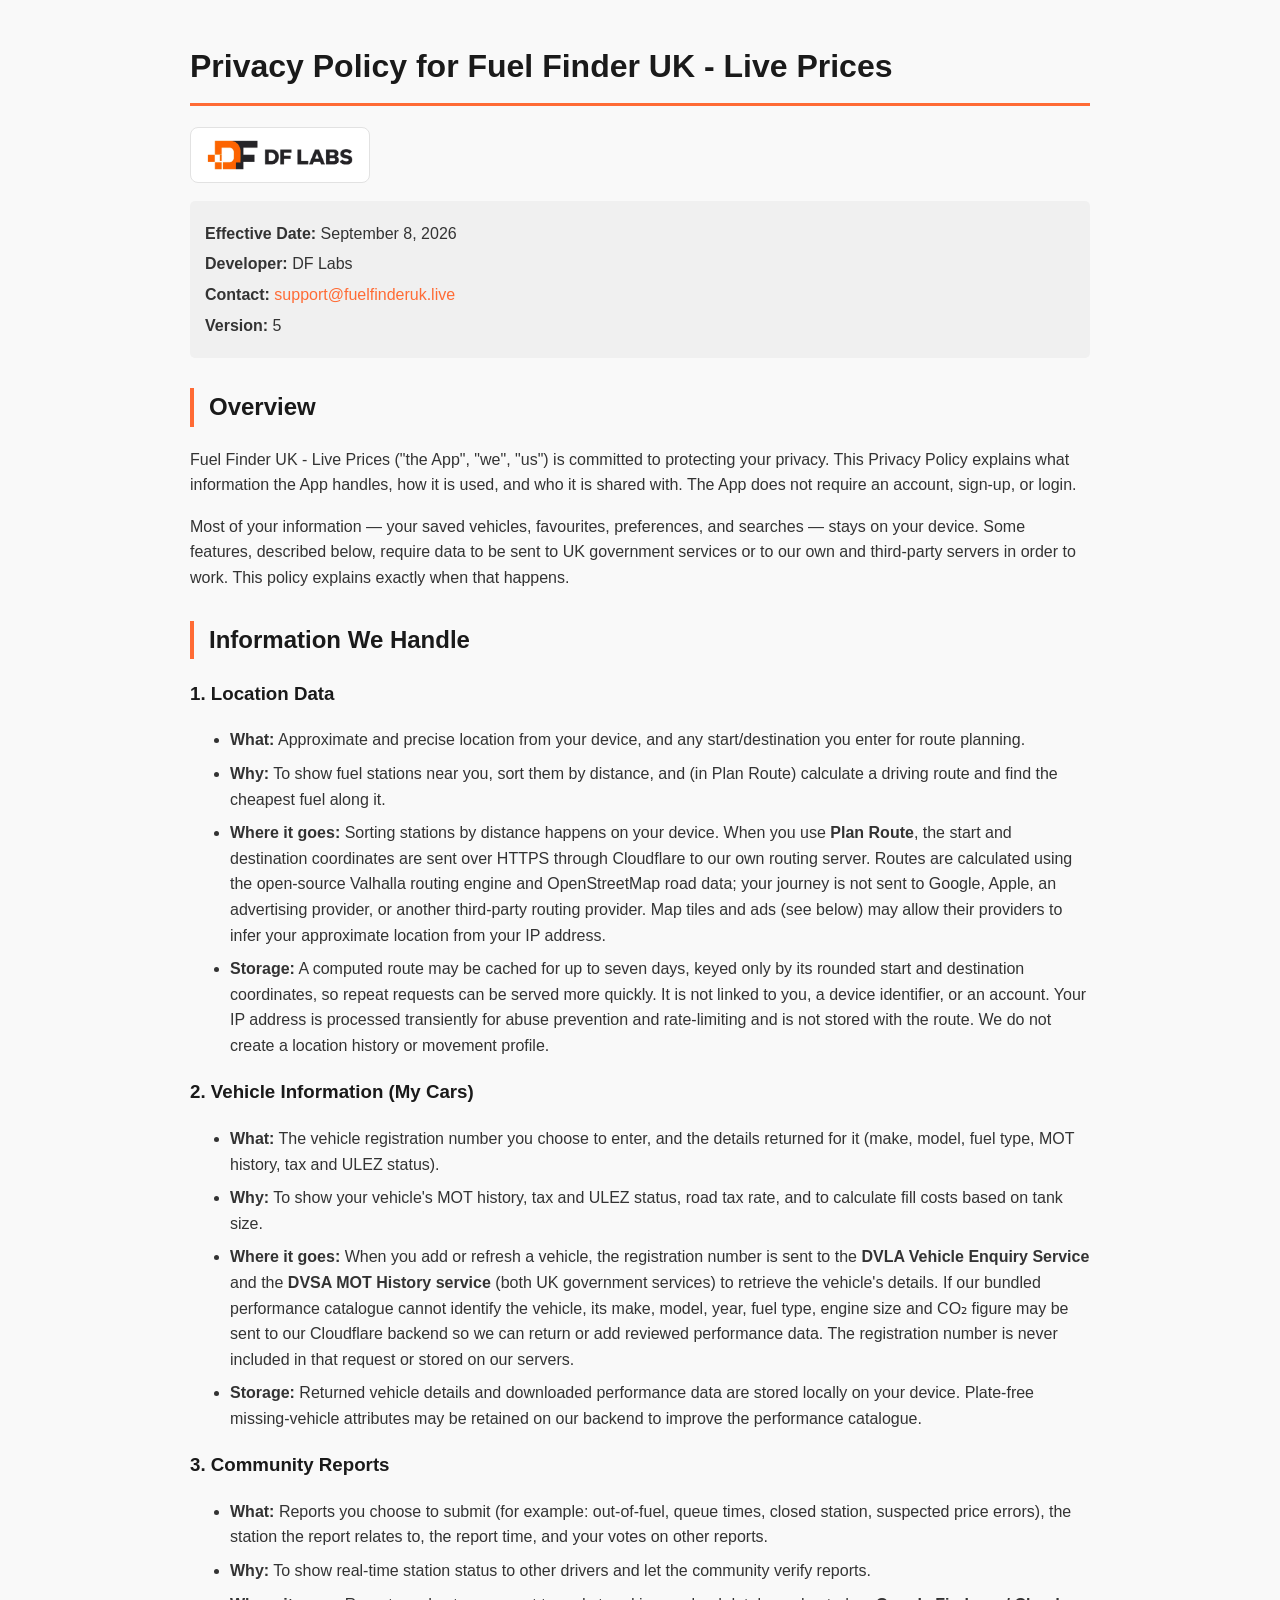
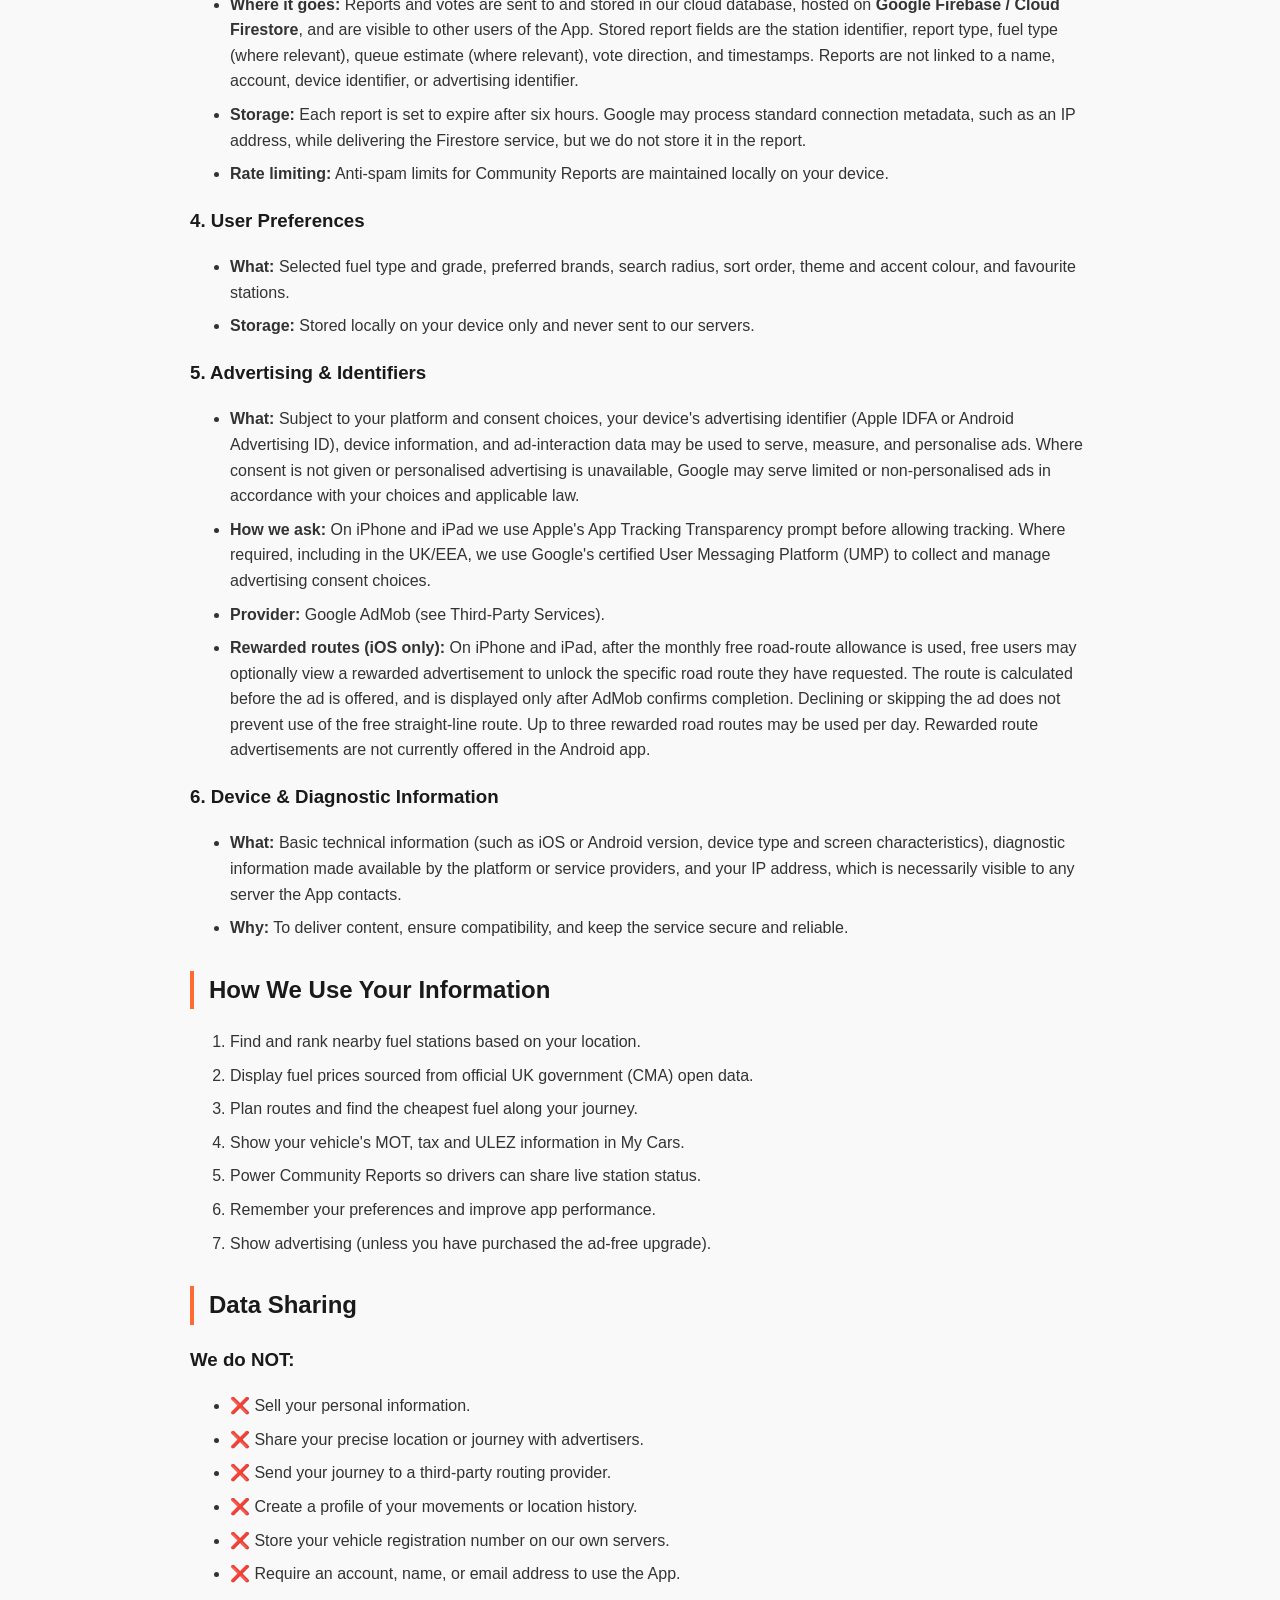
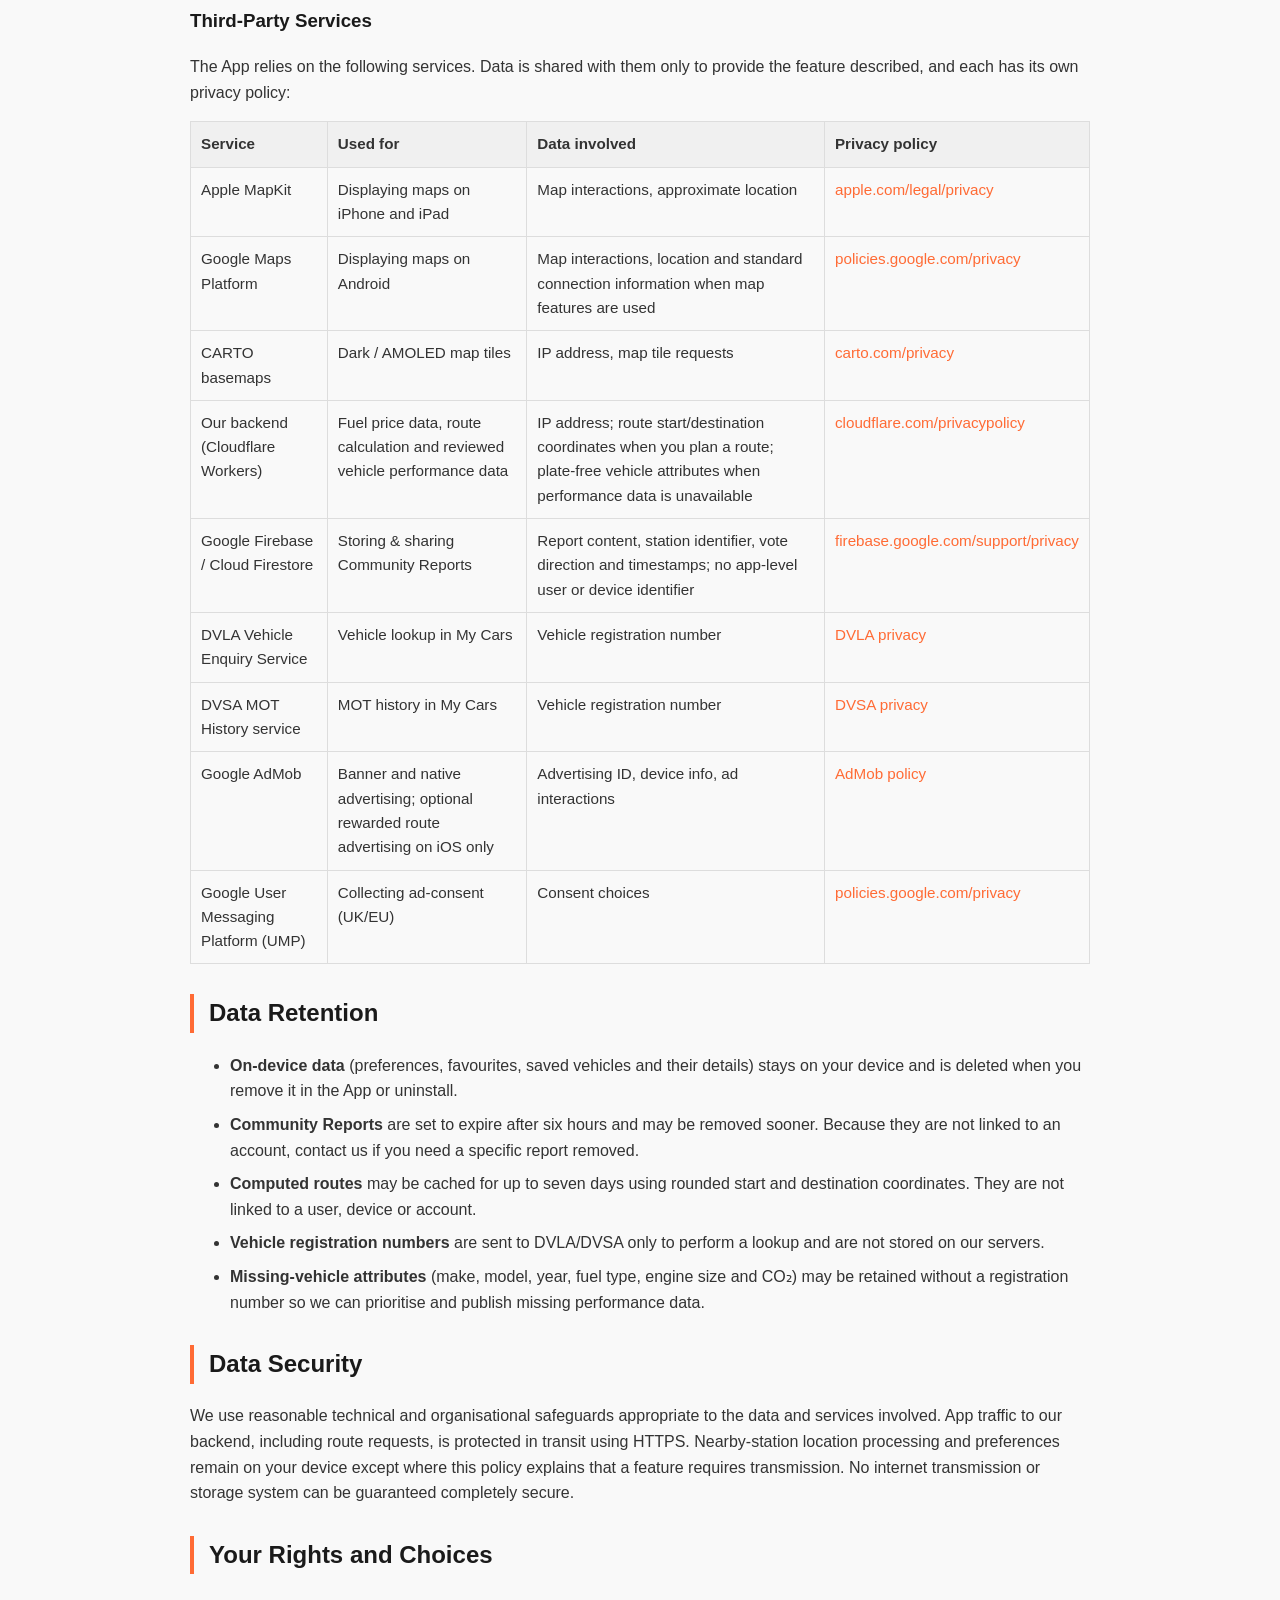
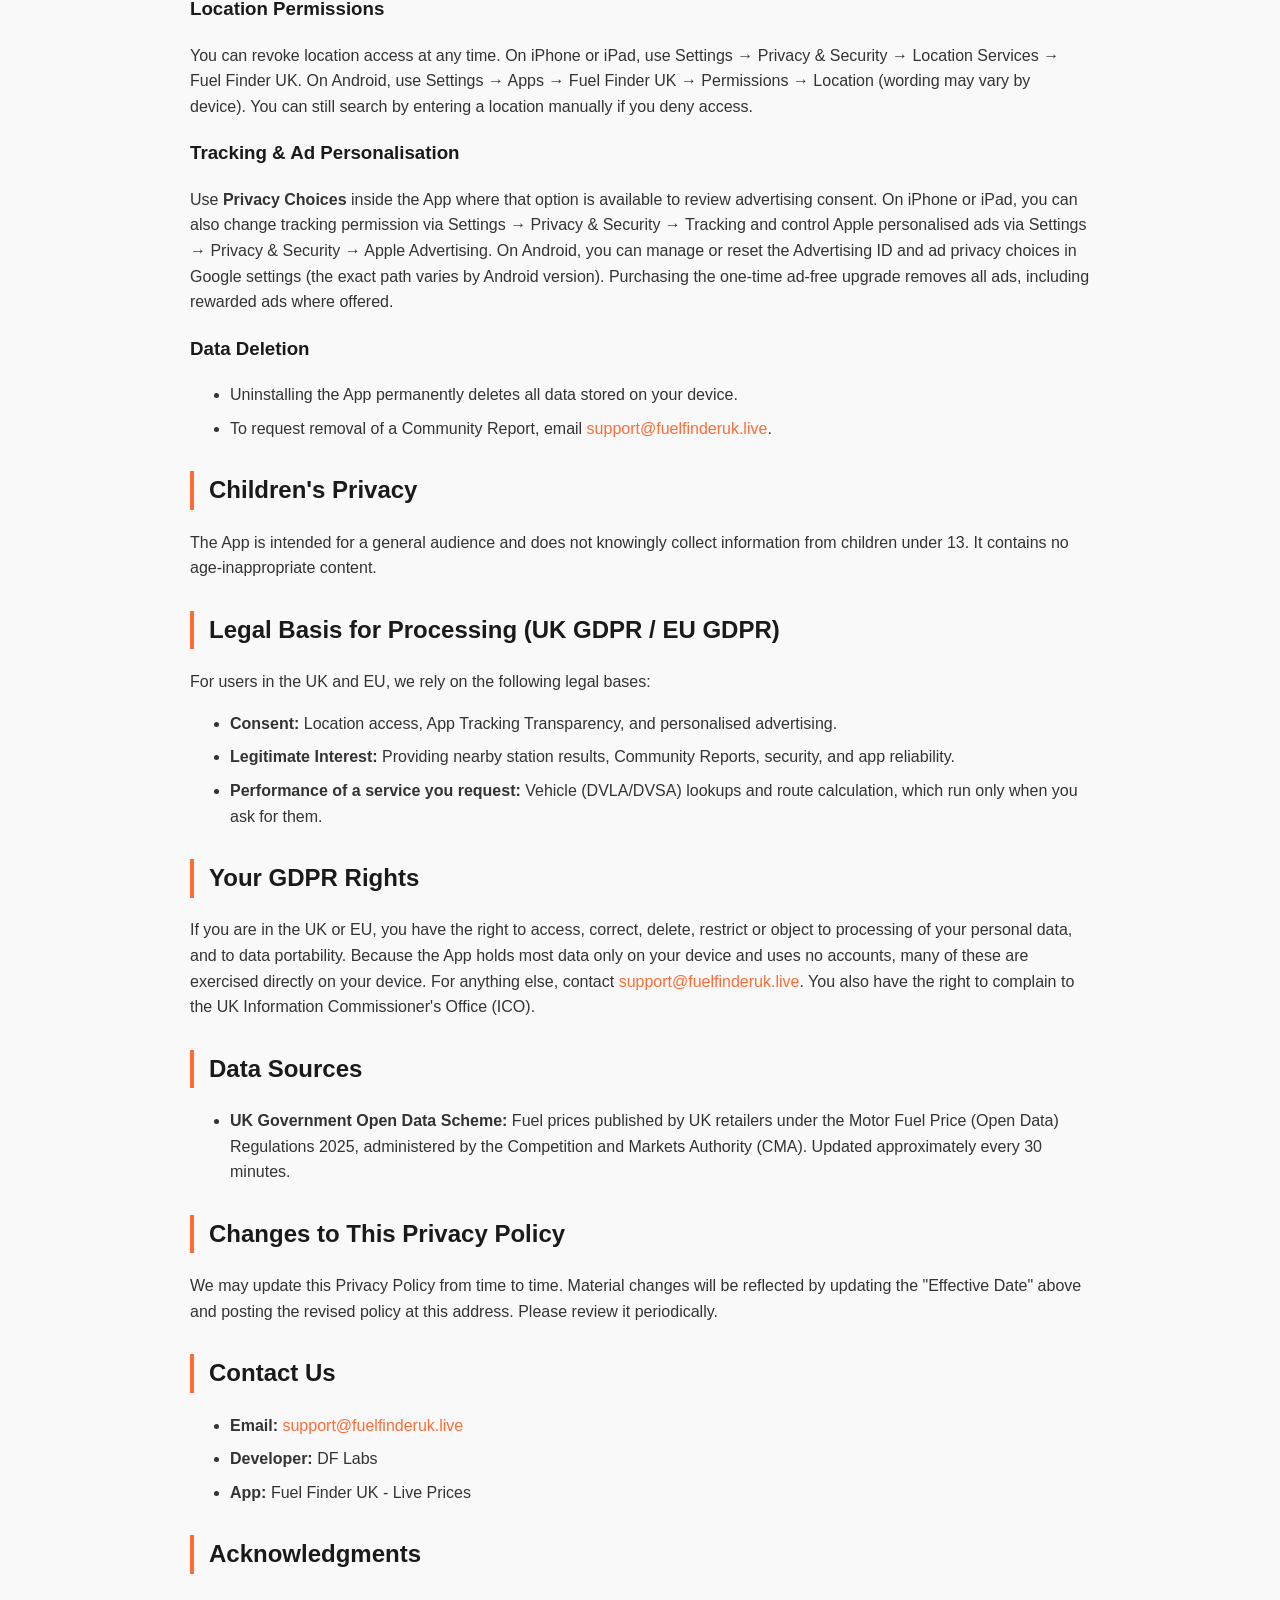
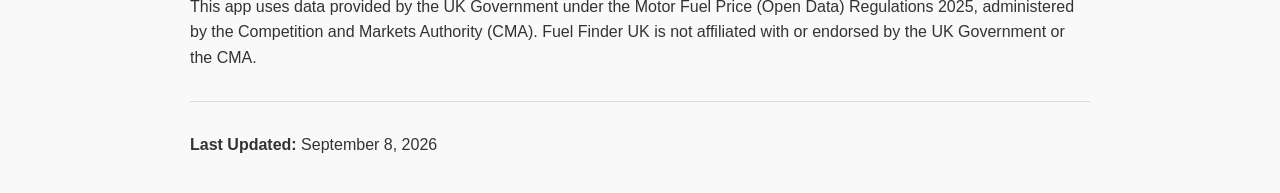
==== commit 5b01b280: "Clarify rewarded route ads are iOS only" ====
--- a/privacy.html
+++ b/privacy.html
@@ -149,7 +149,7 @@
         <li><strong>What:</strong> Subject to your platform and consent choices, your device's advertising identifier (Apple IDFA or Android Advertising ID), device information, and ad-interaction data may be used to serve, measure, and personalise ads. Where consent is not given or personalised advertising is unavailable, Google may serve limited or non-personalised ads in accordance with your choices and applicable law.</li>
         <li><strong>How we ask:</strong> On iPhone and iPad we use Apple's App Tracking Transparency prompt before allowing tracking. Where required, including in the UK/EEA, we use Google's certified User Messaging Platform (UMP) to collect and manage advertising consent choices.</li>
         <li><strong>Provider:</strong> Google AdMob (see Third-Party Services).</li>
-        <li><strong>Rewarded routes:</strong> After the monthly free road-route allowance is used, free users may optionally view a rewarded advertisement to unlock the specific road route they have requested. The route is calculated before the ad is offered, and is displayed only after AdMob confirms completion. Declining or skipping the ad does not prevent use of the free straight-line route. Up to three rewarded road routes may be used per day.</li>
+        <li><strong>Rewarded routes (iOS only):</strong> On iPhone and iPad, after the monthly free road-route allowance is used, free users may optionally view a rewarded advertisement to unlock the specific road route they have requested. The route is calculated before the ad is offered, and is displayed only after AdMob confirms completion. Declining or skipping the ad does not prevent use of the free straight-line route. Up to three rewarded road routes may be used per day. Rewarded route advertisements are not currently offered in the Android app.</li>
     </ul>
 
     <h3>6. Device &amp; Diagnostic Information</h3>
@@ -235,7 +235,7 @@
         </tr>
         <tr>
             <td>Google AdMob</td>
-            <td>Banner, native and optional rewarded advertising</td>
+            <td>Banner and native advertising; optional rewarded route advertising on iOS only</td>
             <td>Advertising ID, device info, ad interactions</td>
             <td><a href="https://support.google.com/admob/answer/6128543">AdMob policy</a></td>
         </tr>
